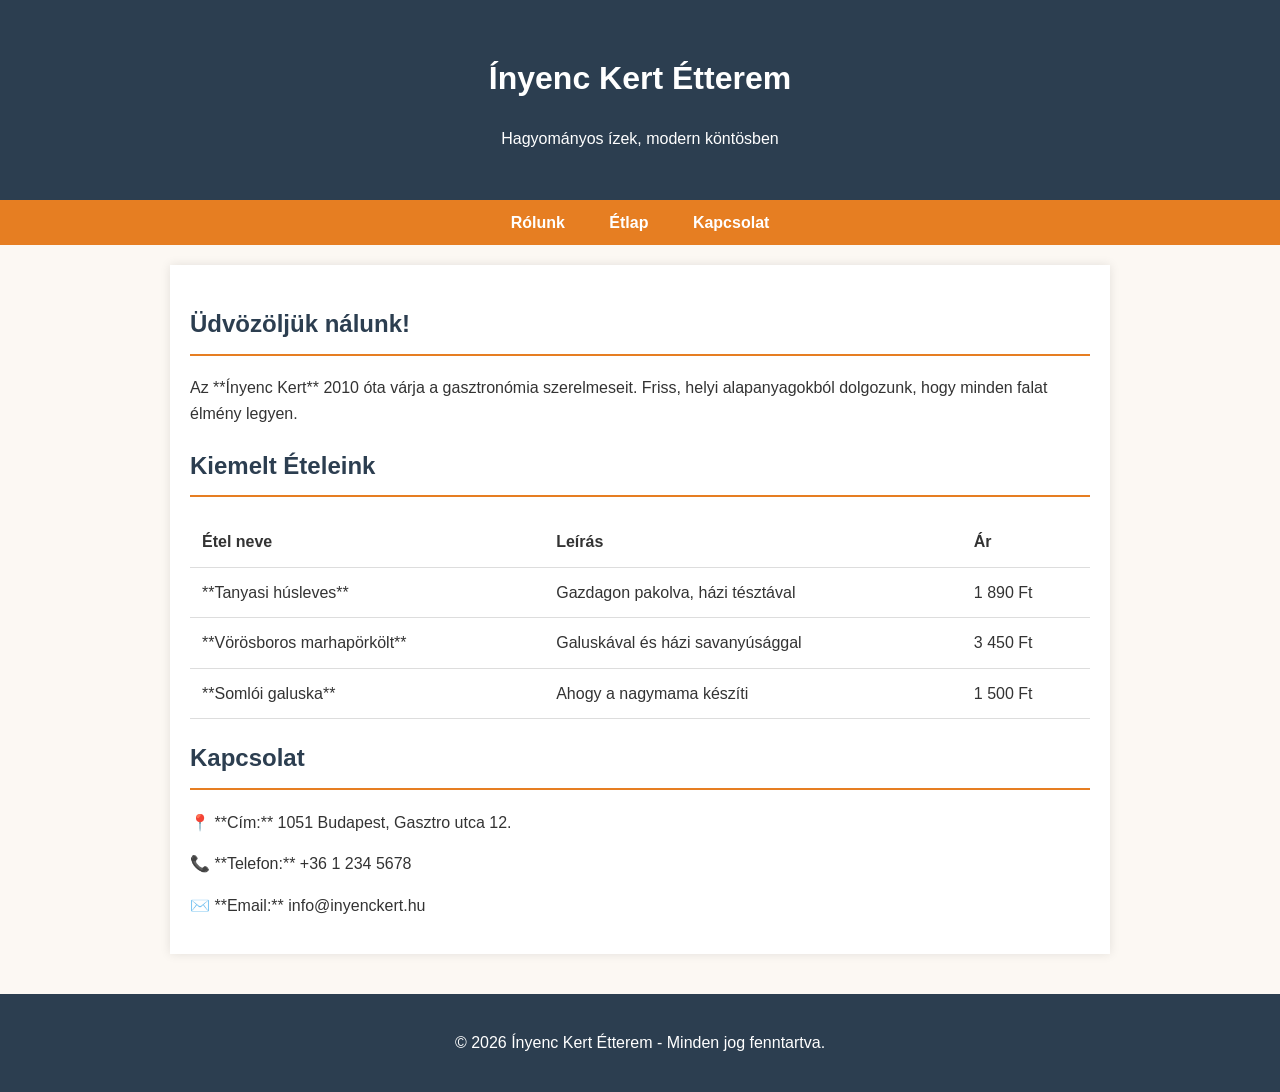
==== rua_index.html @ 9f2eb081 "Add files via upload" ====
<!DOCTYPE html>
<html lang="hu">
<head>
    <meta charset="UTF-8">
    <meta name="viewport" content="width=device-width, initial-scale=1.0">
    <title>Ínyenc Kert Étterem</title>
    <style>
        body {
            font-family: 'Segoe UI', Tahoma, Geneva, Verdana, sans-serif;
            line-height: 1.6;
            margin: 0;
            background-color: #fcf8f3;
            color: #333;
        }
        header {
            background-color: #2c3e50;
            color: white;
            padding: 2rem;
            text-align: center;
        }
        nav {
            background: #e67e22;
            padding: 10px;
            text-align: center;
            position: sticky;
            top: 0;
        }
        nav a {
            color: white;
            text-decoration: none;
            padding: 10px 20px;
            font-weight: bold;
        }
        .container {
            max-width: 900px;
            margin: 20px auto;
            padding: 20px;
            background: white;
            box-shadow: 0 0 10px rgba(0,0,0,0.1);
        }
        h2 {
            border-bottom: 2px solid #e67e22;
            padding-bottom: 10px;
            color: #2c3e50;
        }
        table {
            width: 100%;
            border-collapse: collapse;
            margin: 20px 0;
        }
        th, td {
            padding: 12px;
            text-align: left;
            border-bottom: 1px solid #ddd;
        }
        tr:hover {
            background-color: #f9f9f9;
        }
        .footer {
            text-align: center;
            padding: 20px;
            background: #2c3e50;
            color: white;
            margin-top: 40px;
        }
    </style>
</head>
<body>

    <header>
        <h1>Ínyenc Kert Étterem</h1>
        <p>Hagyományos ízek, modern köntösben</p>
    </header>

    <nav>
        <a href="#rolunk">Rólunk</a>
        <a href="#etlap">Étlap</a>
        <a href="#kapcsolat">Kapcsolat</a>
    </nav>

    <div class="container">
        <section id="rolunk">
            <h2>Üdvözöljük nálunk!</h2>
            <p>Az **Ínyenc Kert** 2010 óta várja a gasztronómia szerelmeseit. Friss, helyi alapanyagokból dolgozunk, hogy minden falat élmény legyen.</p>
        </section>

        <section id="etlap">
            <h2>Kiemelt Ételeink</h2>
            <table>
                <thead>
                    <tr>
                        <th>Étel neve</th>
                        <th>Leírás</th>
                        <th>Ár</th>
                    </tr>
                </thead>
                <tbody>
                    <tr>
                        <td>**Tanyasi húsleves**</td>
                        <td>Gazdagon pakolva, házi tésztával</td>
                        <td>1 890 Ft</td>
                    </tr>
                    <tr>
                        <td>**Vörösboros marhapörkölt**</td>
                        <td>Galuskával és házi savanyúsággal</td>
                        <td>3 450 Ft</td>
                    </tr>
                    <tr>
                        <td>**Somlói galuska**</td>
                        <td>Ahogy a nagymama készíti</td>
                        <td>1 500 Ft</td>
                    </tr>
                </tbody>
            </table>
        </section>

        <section id="kapcsolat">
            <h2>Kapcsolat</h2>
            <p>📍 **Cím:** 1051 Budapest, Gasztro utca 12.</p>
            <p>📞 **Telefon:** +36 1 234 5678</p>
            <p>✉️ **Email:** info@inyenckert.hu</p>
        </section>
    </div>

    <div class="footer">
        <p>&copy; 2026 Ínyenc Kert Étterem - Minden jog fenntartva.</p>
    </div>

</body>
</html>
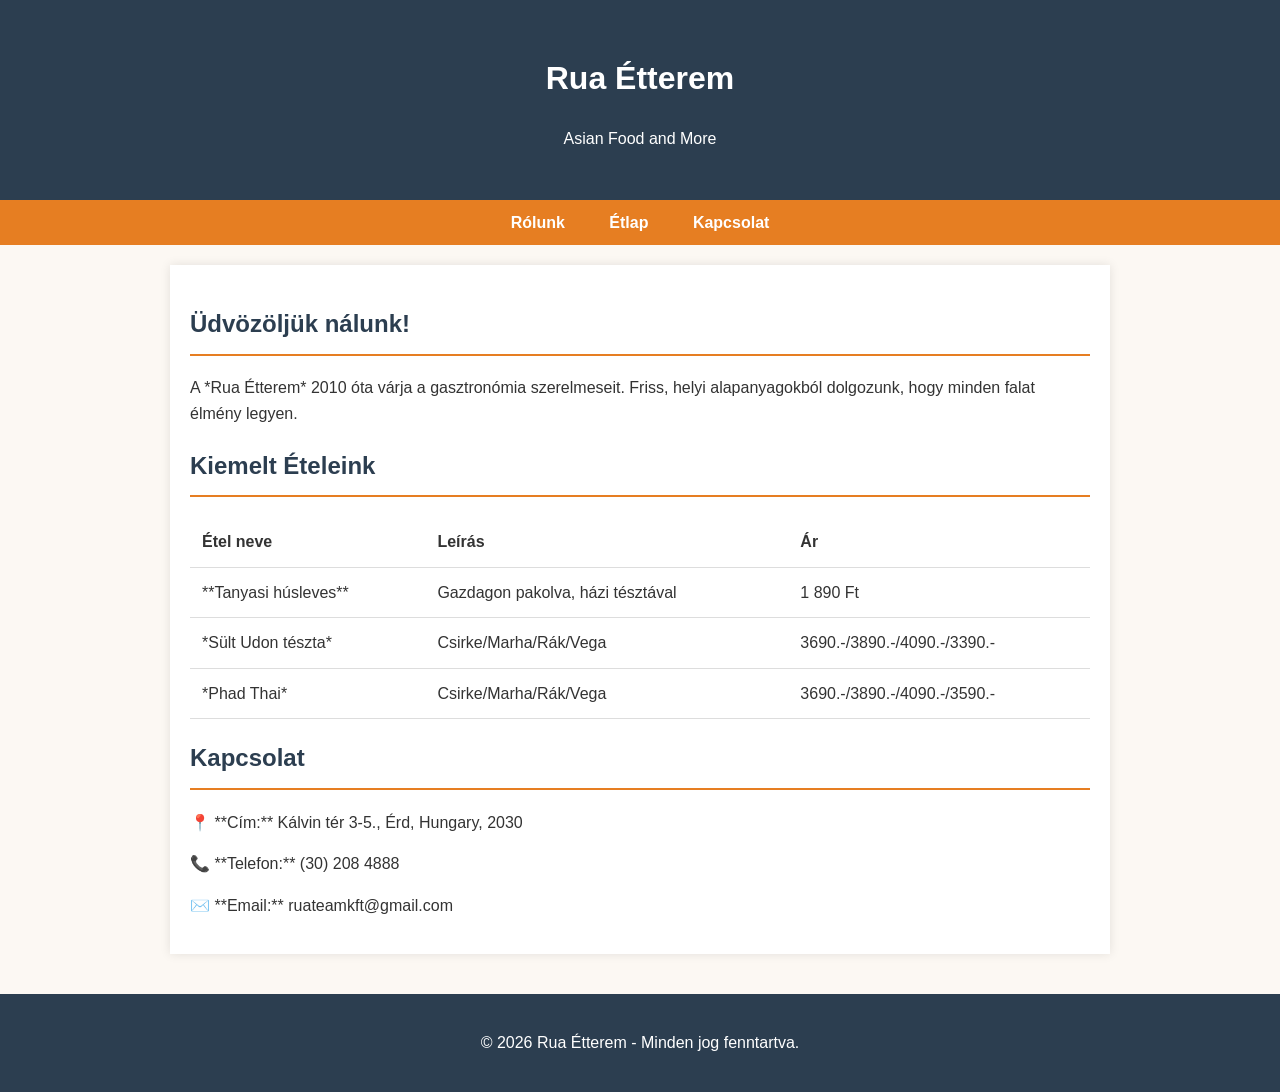
==== commit 83447702: "Add files via upload" ====
--- a/rua_index.html
+++ b/rua_index.html
@@ -3,7 +3,7 @@
 <head>
     <meta charset="UTF-8">
     <meta name="viewport" content="width=device-width, initial-scale=1.0">
-    <title>Ínyenc Kert Étterem</title>
+    <title>Rua Étterem</title>
     <style>
         body {
             font-family: 'Segoe UI', Tahoma, Geneva, Verdana, sans-serif;
@@ -68,8 +68,8 @@
 <body>
 
     <header>
-        <h1>Ínyenc Kert Étterem</h1>
-        <p>Hagyományos ízek, modern köntösben</p>
+        <h1>Rua Étterem</h1>
+        <p>Asian Food and More</p>
     </header>
 
     <nav>
@@ -81,7 +81,7 @@
     <div class="container">
         <section id="rolunk">
             <h2>Üdvözöljük nálunk!</h2>
-            <p>Az **Ínyenc Kert** 2010 óta várja a gasztronómia szerelmeseit. Friss, helyi alapanyagokból dolgozunk, hogy minden falat élmény legyen.</p>
+            <p>A *Rua Étterem* 2010 óta várja a gasztronómia szerelmeseit. Friss, helyi alapanyagokból dolgozunk, hogy minden falat élmény legyen.</p>
         </section>
 
         <section id="etlap">
@@ -101,14 +101,14 @@
                         <td>1 890 Ft</td>
                     </tr>
                     <tr>
-                        <td>**Vörösboros marhapörkölt**</td>
-                        <td>Galuskával és házi savanyúsággal</td>
-                        <td>3 450 Ft</td>
+                        <td>*Sült Udon tészta*</td>
+                        <td>Csirke/Marha/Rák/Vega</td>
+                        <td>3690.-/3890.-/4090.-/3390.-</td>
                     </tr>
                     <tr>
-                        <td>**Somlói galuska**</td>
-                        <td>Ahogy a nagymama készíti</td>
-                        <td>1 500 Ft</td>
+                        <td>*Phad Thai*</td>
+                        <td>Csirke/Marha/Rák/Vega</td>
+                        <td>3690.-/3890.-/4090.-/3590.-</td>
                     </tr>
                 </tbody>
             </table>
@@ -116,14 +116,14 @@
 
         <section id="kapcsolat">
             <h2>Kapcsolat</h2>
-            <p>📍 **Cím:** 1051 Budapest, Gasztro utca 12.</p>
-            <p>📞 **Telefon:** +36 1 234 5678</p>
-            <p>✉️ **Email:** info@inyenckert.hu</p>
+            <p>📍 **Cím:** Kálvin tér 3-5., Érd, Hungary, 2030</p>
+            <p>📞 **Telefon:** (30) 208 4888</p>
+            <p>✉️ **Email:** ruateamkft@gmail.com</p>
         </section>
     </div>
 
     <div class="footer">
-        <p>&copy; 2026 Ínyenc Kert Étterem - Minden jog fenntartva.</p>
+        <p>&copy; 2026 Rua Étterem - Minden jog fenntartva.</p>
     </div>
 
 </body>
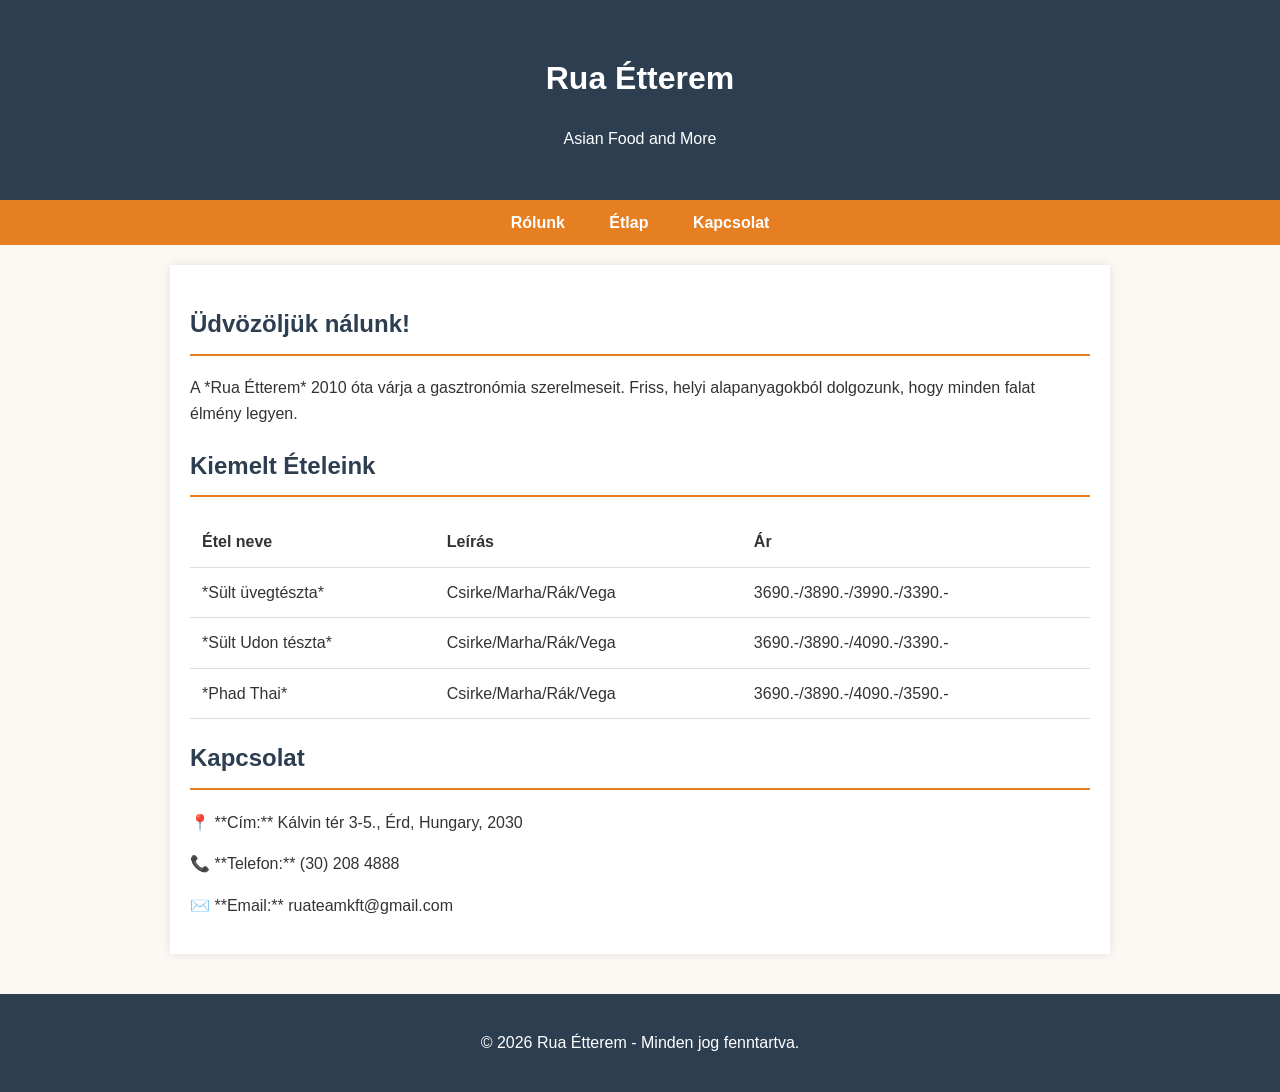
==== commit 851929a6: "Update rua_index.html" ====
--- a/rua_index.html
+++ b/rua_index.html
@@ -96,9 +96,9 @@
                 </thead>
                 <tbody>
                     <tr>
-                        <td>**Tanyasi húsleves**</td>
-                        <td>Gazdagon pakolva, házi tésztával</td>
-                        <td>1 890 Ft</td>
+                        <td>*Sült üvegtészta*</td>
+                        <td>Csirke/Marha/Rák/Vega</td>
+                        <td>3690.-/3890.-/3990.-/3390.-</td>
                     </tr>
                     <tr>
                         <td>*Sült Udon tészta*</td>
@@ -127,4 +127,5 @@
     </div>
 
 </body>
-</html>+
+</html>
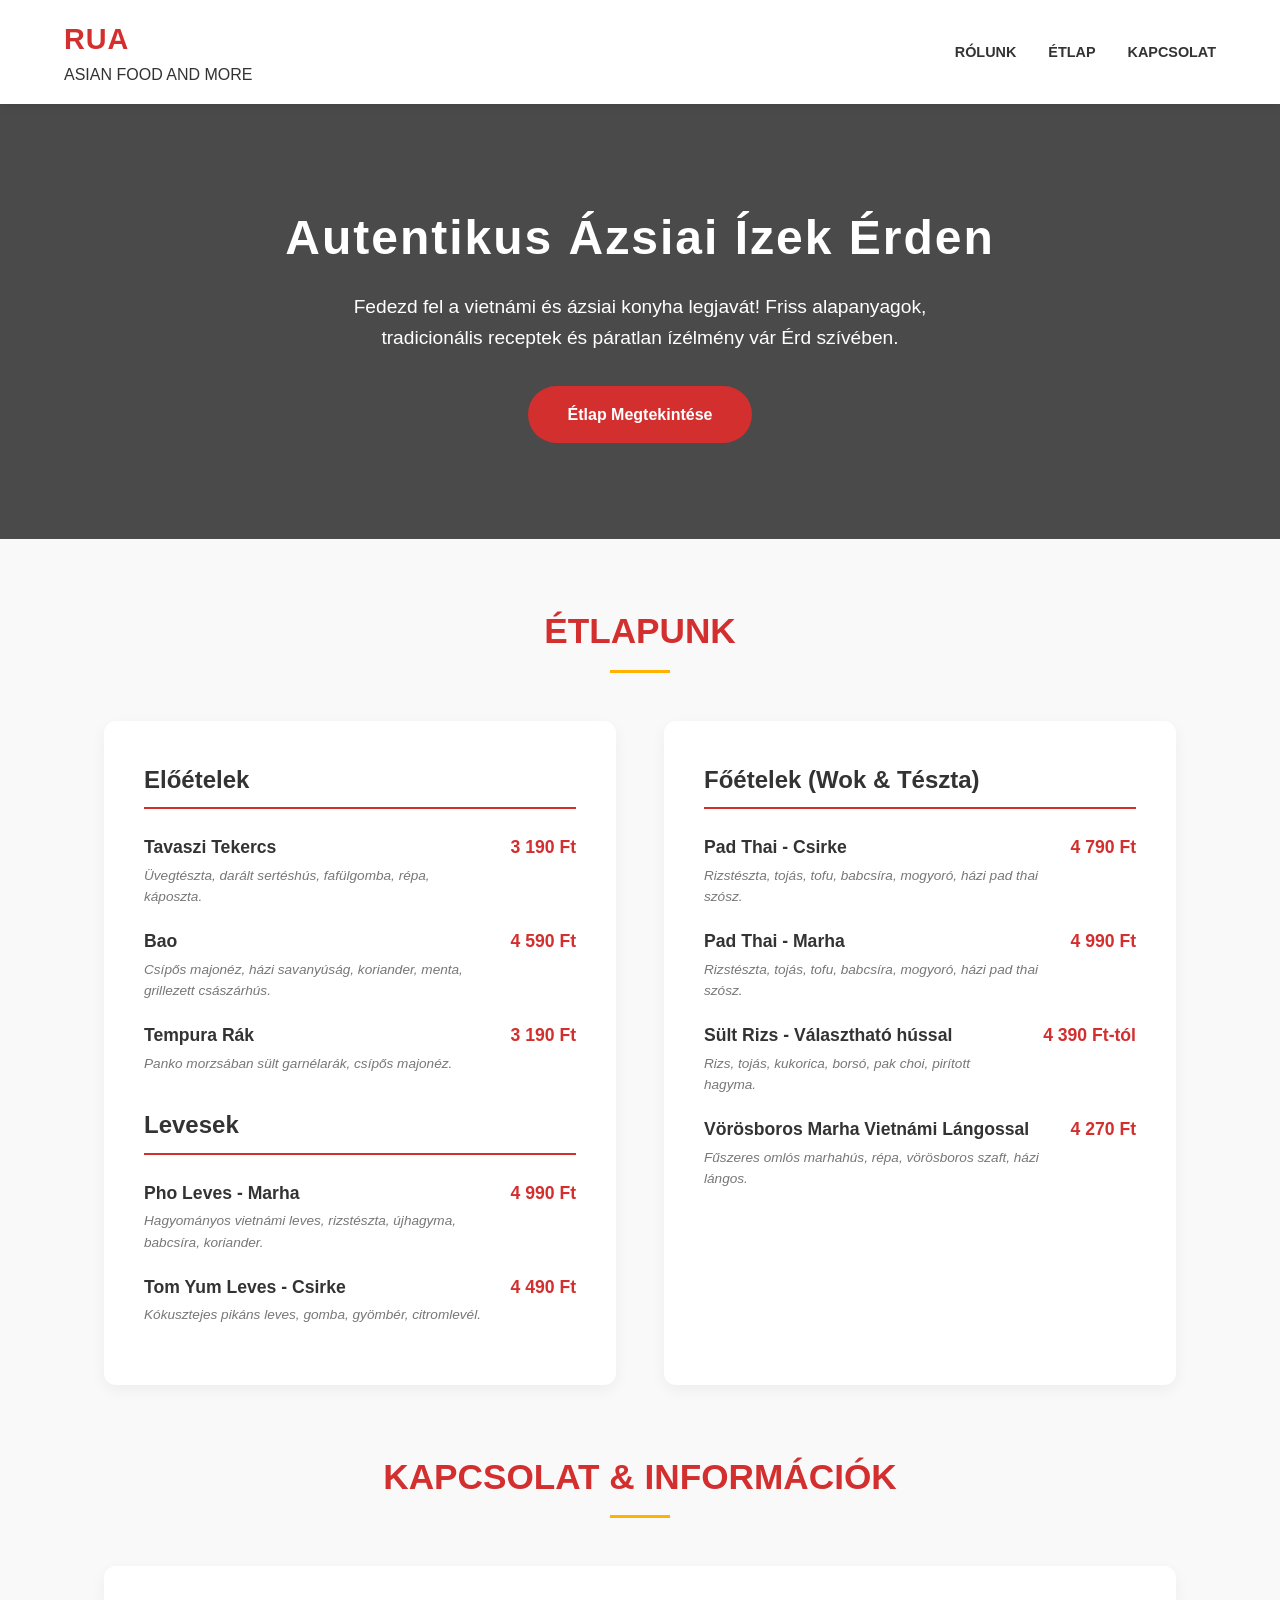
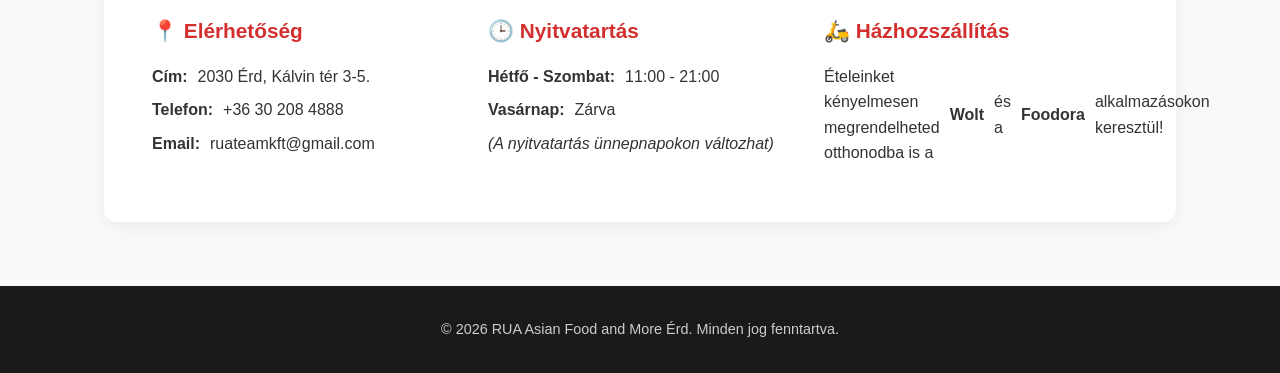
==== commit 3bc62fea: "Update rua_index.html" ====
--- a/rua_index.html
+++ b/rua_index.html
@@ -2,130 +2,226 @@
 <html lang="hu">
 <head>
     <meta charset="UTF-8">
-    <meta name="viewport" content="width=device-width, initial-scale=1.0">
-    <title>Rua Étterem</title>
+    <meta name="viewport" content="width=device-width, initial-width=1.0">
+    <title>RUA Asian Food and More | Érd</title>
     <style>
-        body {
-            font-family: 'Segoe UI', Tahoma, Geneva, Verdana, sans-serif;
-            line-height: 1.6;
-            margin: 0;
-            background-color: #fcf8f3;
-            color: #333;
-        }
-        header {
-            background-color: #2c3e50;
-            color: white;
-            padding: 2rem;
-            text-align: center;
-        }
-        nav {
-            background: #e67e22;
-            padding: 10px;
-            text-align: center;
-            position: sticky;
-            top: 0;
-        }
-        nav a {
-            color: white;
-            text-decoration: none;
-            padding: 10px 20px;
-            font-weight: bold;
-        }
-        .container {
-            max-width: 900px;
-            margin: 20px auto;
-            padding: 20px;
-            background: white;
-            box-shadow: 0 0 10px rgba(0,0,0,0.1);
-        }
-        h2 {
-            border-bottom: 2px solid #e67e22;
-            padding-bottom: 10px;
-            color: #2c3e50;
-        }
-        table {
-            width: 100%;
-            border-collapse: collapse;
-            margin: 20px 0;
-        }
-        th, td {
-            padding: 12px;
-            text-align: left;
-            border-bottom: 1px solid #ddd;
-        }
-        tr:hover {
-            background-color: #f9f9f9;
-        }
-        .footer {
-            text-align: center;
-            padding: 20px;
-            background: #2c3e50;
-            color: white;
-            margin-top: 40px;
+        /* Alapvető beállítások és színek */
+        :root {
+            --primary-color: #D32F2F; /* Tradicionális ázsiai piros */
+            --secondary-color: #FFB300;
+            --text-color: #333333;
+            --bg-color: #F9F9F9;
+            --white: #FFFFFF;
+        }
+        
+        * { margin: 0; padding: 0; box-sizing: border-box; font-family: 'Segoe UI', Tahoma, Geneva, Verdana, sans-serif; }
+        body { background-color: var(--bg-color); color: var(--text-color); line-height: 1.6; }
+        
+        /* Fejléc és navigáció */
+        header { 
+            background-color: var(--white); padding: 1rem 5%; 
+            display: flex; justify-content: space-between; align-items: center; 
+            box-shadow: 0 2px 10px rgba(0,0,0,0.1); 
+            position: sticky; top: 0; z-index: 1000; 
+        }
+        .logo { font-size: 1.8rem; font-weight: 800; color: var(--primary-color); text-transform: uppercase; letter-spacing: 1px; }
+        .logo span { color: var(--text-color); font-weight: 300; font-size: 1rem; display: block; letter-spacing: 0;}
+        
+        nav ul { list-style: none; display: flex; gap: 2rem; }
+        nav a { text-decoration: none; color: var(--text-color); font-weight: 600; transition: color 0.3s; text-transform: uppercase; font-size: 0.9rem;}
+        nav a:hover { color: var(--primary-color); }
+        .menu-toggle { display: none; font-size: 2rem; cursor: pointer; color: var(--primary-color); }
+
+        /* Nyitókép (Hero) */
+        .hero { 
+            text-align: center; padding: 6rem 1rem; 
+            background: linear-gradient(rgba(0,0,0,0.7), rgba(0,0,0,0.7)), url('https://images.unsplash.com/photo-1552611052-33e04de081de?auto=format&fit=crop&w=1920&q=80') center/cover; 
+            color: var(--white); 
+        }
+        .hero h1 { font-size: 3rem; margin-bottom: 1rem; letter-spacing: 2px;}
+        .hero p { font-size: 1.2rem; margin-bottom: 2rem; max-width: 600px; margin-left: auto; margin-right: auto; font-weight: 300;}
+        .btn { 
+            padding: 1rem 2.5rem; background-color: var(--primary-color); color: var(--white); 
+            text-decoration: none; border-radius: 50px; font-weight: bold; 
+            transition: background 0.3s, transform 0.2s; display: inline-block;
+        }
+        .btn:hover { background-color: #B71C1C; transform: translateY(-2px); }
+
+        /* Tartalmi rész */
+        .container { max-width: 1200px; margin: 0 auto; padding: 4rem 5%; }
+        .section-title { text-align: center; font-size: 2.2rem; margin-bottom: 3rem; color: var(--primary-color); text-transform: uppercase; position: relative;}
+        .section-title::after { content: ''; width: 60px; height: 3px; background: var(--secondary-color); display: block; margin: 10px auto 0; }
+
+        /* Étlap Hálózat (2 oldal) */
+        .menu-grid { display: grid; grid-template-columns: 1fr 1fr; gap: 3rem; }
+        .menu-page { background: var(--white); padding: 2.5rem; border-radius: 12px; box-shadow: 0 5px 15px rgba(0,0,0,0.05); }
+        .menu-category { font-size: 1.5rem; border-bottom: 2px solid var(--primary-color); padding-bottom: 0.5rem; margin-bottom: 1.5rem; color: var(--text-color); }
+        
+        .menu-item { display: flex; justify-content: space-between; margin-bottom: 1.2rem; align-items: baseline; }
+        .menu-item-info { flex: 1; padding-right: 1.5rem; }
+        .menu-item-title { font-weight: 700; font-size: 1.1rem; }
+        .menu-item-desc { font-size: 0.85rem; color: #777; margin-top: 0.2rem; font-style: italic;}
+        .menu-item-price { font-weight: 700; color: var(--primary-color); font-size: 1.1rem; white-space: nowrap; }
+
+        /* Információk és Kapcsolat */
+        .info-grid { 
+            display: grid; grid-template-columns: repeat(auto-fit, minmax(300px, 1fr)); gap: 2rem; 
+            background: var(--white); padding: 3rem; border-radius: 12px; box-shadow: 0 5px 15px rgba(0,0,0,0.05); 
+        }
+        .info-card h3 { margin-bottom: 1rem; color: var(--primary-color); font-size: 1.3rem;}
+        .info-card p { margin-bottom: 0.5rem; display: flex; align-items: center; gap: 10px;}
+
+        /* Lábjegyzet */
+        footer { text-align: center; padding: 2rem; background-color: #1A1A1A; color: #CCC; font-size: 0.9rem; }
+
+        /* Mobil Reszponzivitás */
+        @media (max-width: 768px) {
+            .menu-grid { grid-template-columns: 1fr; gap: 2rem;}
+            nav ul { 
+                display: none; flex-direction: column; position: absolute; top: 100%; left: 0; 
+                width: 100%; background: var(--white); padding: 1rem 0; box-shadow: 0 5px 10px rgba(0,0,0,0.1); 
+            }
+            nav ul.active { display: flex; }
+            nav ul li { text-align: center; margin: 1rem 0; }
+            .menu-toggle { display: block; }
+            .hero h1 { font-size: 2.2rem; }
+            .hero { padding: 4rem 1rem; }
+            .menu-page { padding: 1.5rem; }
         }
     </style>
 </head>
 <body>
 
     <header>
-        <h1>Rua Étterem</h1>
-        <p>Asian Food and More</p>
+        <div class="logo">RUA <span>Asian Food and More</span></div>
+        <div class="menu-toggle" onclick="toggleMenu()">☰</div>
+        <nav>
+            <ul id="nav-menu">
+                <li><a href="#rolunk">Rólunk</a></li>
+                <li><a href="#etlap">Étlap</a></li>
+                <li><a href="#kapcsolat">Kapcsolat</a></li>
+            </ul>
+        </nav>
     </header>
 
-    <nav>
-        <a href="#rolunk">Rólunk</a>
-        <a href="#etlap">Étlap</a>
-        <a href="#kapcsolat">Kapcsolat</a>
-    </nav>
-
-    <div class="container">
-        <section id="rolunk">
-            <h2>Üdvözöljük nálunk!</h2>
-            <p>A *Rua Étterem* 2010 óta várja a gasztronómia szerelmeseit. Friss, helyi alapanyagokból dolgozunk, hogy minden falat élmény legyen.</p>
-        </section>
-
-        <section id="etlap">
-            <h2>Kiemelt Ételeink</h2>
-            <table>
-                <thead>
-                    <tr>
-                        <th>Étel neve</th>
-                        <th>Leírás</th>
-                        <th>Ár</th>
-                    </tr>
-                </thead>
-                <tbody>
-                    <tr>
-                        <td>*Sült üvegtészta*</td>
-                        <td>Csirke/Marha/Rák/Vega</td>
-                        <td>3690.-/3890.-/3990.-/3390.-</td>
-                    </tr>
-                    <tr>
-                        <td>*Sült Udon tészta*</td>
-                        <td>Csirke/Marha/Rák/Vega</td>
-                        <td>3690.-/3890.-/4090.-/3390.-</td>
-                    </tr>
-                    <tr>
-                        <td>*Phad Thai*</td>
-                        <td>Csirke/Marha/Rák/Vega</td>
-                        <td>3690.-/3890.-/4090.-/3590.-</td>
-                    </tr>
-                </tbody>
-            </table>
-        </section>
-
-        <section id="kapcsolat">
-            <h2>Kapcsolat</h2>
-            <p>📍 **Cím:** Kálvin tér 3-5., Érd, Hungary, 2030</p>
-            <p>📞 **Telefon:** (30) 208 4888</p>
-            <p>✉️ **Email:** ruateamkft@gmail.com</p>
-        </section>
-    </div>
-
-    <div class="footer">
-        <p>&copy; 2026 Rua Étterem - Minden jog fenntartva.</p>
-    </div>
-
+    <section class="hero" id="rolunk">
+        <h1>Autentikus Ázsiai Ízek Érden</h1>
+        <p>Fedezd fel a vietnámi és ázsiai konyha legjavát! Friss alapanyagok, tradicionális receptek és páratlan ízélmény vár Érd szívében.</p>
+        <a href="#etlap" class="btn">Étlap Megtekintése</a>
+    </section>
+
+    <section class="container" id="etlap">
+        <h2 class="section-title">Étlapunk</h2>
+        
+        <div class="menu-grid">
+            <div class="menu-page">
+                <h3 class="menu-category">Előételek</h3>
+                
+                <div class="menu-item">
+                    <div class="menu-item-info">
+                        <div class="menu-item-title">Tavaszi Tekercs</div>
+                        <div class="menu-item-desc">Üvegtészta, darált sertéshús, fafülgomba, répa, káposzta.</div>
+                    </div>
+                    <div class="menu-item-price">3 190 Ft</div>
+                </div>
+                <div class="menu-item">
+                    <div class="menu-item-info">
+                        <div class="menu-item-title">Bao</div>
+                        <div class="menu-item-desc">Csípős majonéz, házi savanyúság, koriander, menta, grillezett császárhús.</div>
+                    </div>
+                    <div class="menu-item-price">4 590 Ft</div>
+                </div>
+                <div class="menu-item">
+                    <div class="menu-item-info">
+                        <div class="menu-item-title">Tempura Rák</div>
+                        <div class="menu-item-desc">Panko morzsában sült garnélarák, csípős majonéz.</div>
+                    </div>
+                    <div class="menu-item-price">3 190 Ft</div>
+                </div>
+
+                <h3 class="menu-category" style="margin-top: 2rem;">Levesek</h3>
+                <div class="menu-item">
+                    <div class="menu-item-info">
+                        <div class="menu-item-title">Pho Leves - Marha</div>
+                        <div class="menu-item-desc">Hagyományos vietnámi leves, rizstészta, újhagyma, babcsíra, koriander.</div>
+                    </div>
+                    <div class="menu-item-price">4 990 Ft</div>
+                </div>
+                <div class="menu-item">
+                    <div class="menu-item-info">
+                        <div class="menu-item-title">Tom Yum Leves - Csirke</div>
+                        <div class="menu-item-desc">Kókusztejes pikáns leves, gomba, gyömbér, citromlevél.</div>
+                    </div>
+                    <div class="menu-item-price">4 490 Ft</div>
+                </div>
+            </div>
+
+            <div class="menu-page">
+                <h3 class="menu-category">Főételek (Wok & Tészta)</h3>
+                
+                <div class="menu-item">
+                    <div class="menu-item-info">
+                        <div class="menu-item-title">Pad Thai - Csirke</div>
+                        <div class="menu-item-desc">Rizstészta, tojás, tofu, babcsíra, mogyoró, házi pad thai szósz.</div>
+                    </div>
+                    <div class="menu-item-price">4 790 Ft</div>
+                </div>
+                <div class="menu-item">
+                    <div class="menu-item-info">
+                        <div class="menu-item-title">Pad Thai - Marha</div>
+                        <div class="menu-item-desc">Rizstészta, tojás, tofu, babcsíra, mogyoró, házi pad thai szósz.</div>
+                    </div>
+                    <div class="menu-item-price">4 990 Ft</div>
+                </div>
+                <div class="menu-item">
+                    <div class="menu-item-info">
+                        <div class="menu-item-title">Sült Rizs - Választható hússal</div>
+                        <div class="menu-item-desc">Rizs, tojás, kukorica, borsó, pak choi, pirított hagyma.</div>
+                    </div>
+                    <div class="menu-item-price">4 390 Ft-tól</div>
+                </div>
+                <div class="menu-item">
+                    <div class="menu-item-info">
+                        <div class="menu-item-title">Vörösboros Marha Vietnámi Lángossal</div>
+                        <div class="menu-item-desc">Fűszeres omlós marhahús, répa, vörösboros szaft, házi lángos.</div>
+                    </div>
+                    <div class="menu-item-price">4 270 Ft</div>
+                </div>
+            </div>
+        </div>
+    </section>
+
+    <section class="container" id="kapcsolat" style="padding-top: 0;">
+        <h2 class="section-title">Kapcsolat & Információk</h2>
+        <div class="info-grid">
+            <div class="info-card">
+                <h3>📍 Elérhetőség</h3>
+                <p><strong>Cím:</strong> 2030 Érd, Kálvin tér 3-5.</p>
+                <p><strong>Telefon:</strong> +36 30 208 4888</p>
+                <p><strong>Email:</strong> ruateamkft@gmail.com</p>
+            </div>
+            <div class="info-card">
+                <h3>🕒 Nyitvatartás</h3>
+                <p><strong>Hétfő - Szombat:</strong> 11:00 - 21:00</p>
+                <p><strong>Vasárnap:</strong> Zárva</p>
+                <p><i>(A nyitvatartás ünnepnapokon változhat)</i></p>
+            </div>
+            <div class="info-card">
+                <h3>🛵 Házhozszállítás</h3>
+                <p>Ételeinket kényelmesen megrendelheted otthonodba is a <strong>Wolt</strong> és a <strong>Foodora</strong> alkalmazásokon keresztül!</p>
+            </div>
+        </div>
+    </section>
+
+    <footer>
+        <p>&copy; 2026 RUA Asian Food and More Érd. Minden jog fenntartva.</p>
+    </footer>
+
+    <script>
+        function toggleMenu() {
+            var menu = document.getElementById("nav-menu");
+            menu.classList.toggle("active");
+        }
+    </script>
 </body>
-
 </html>
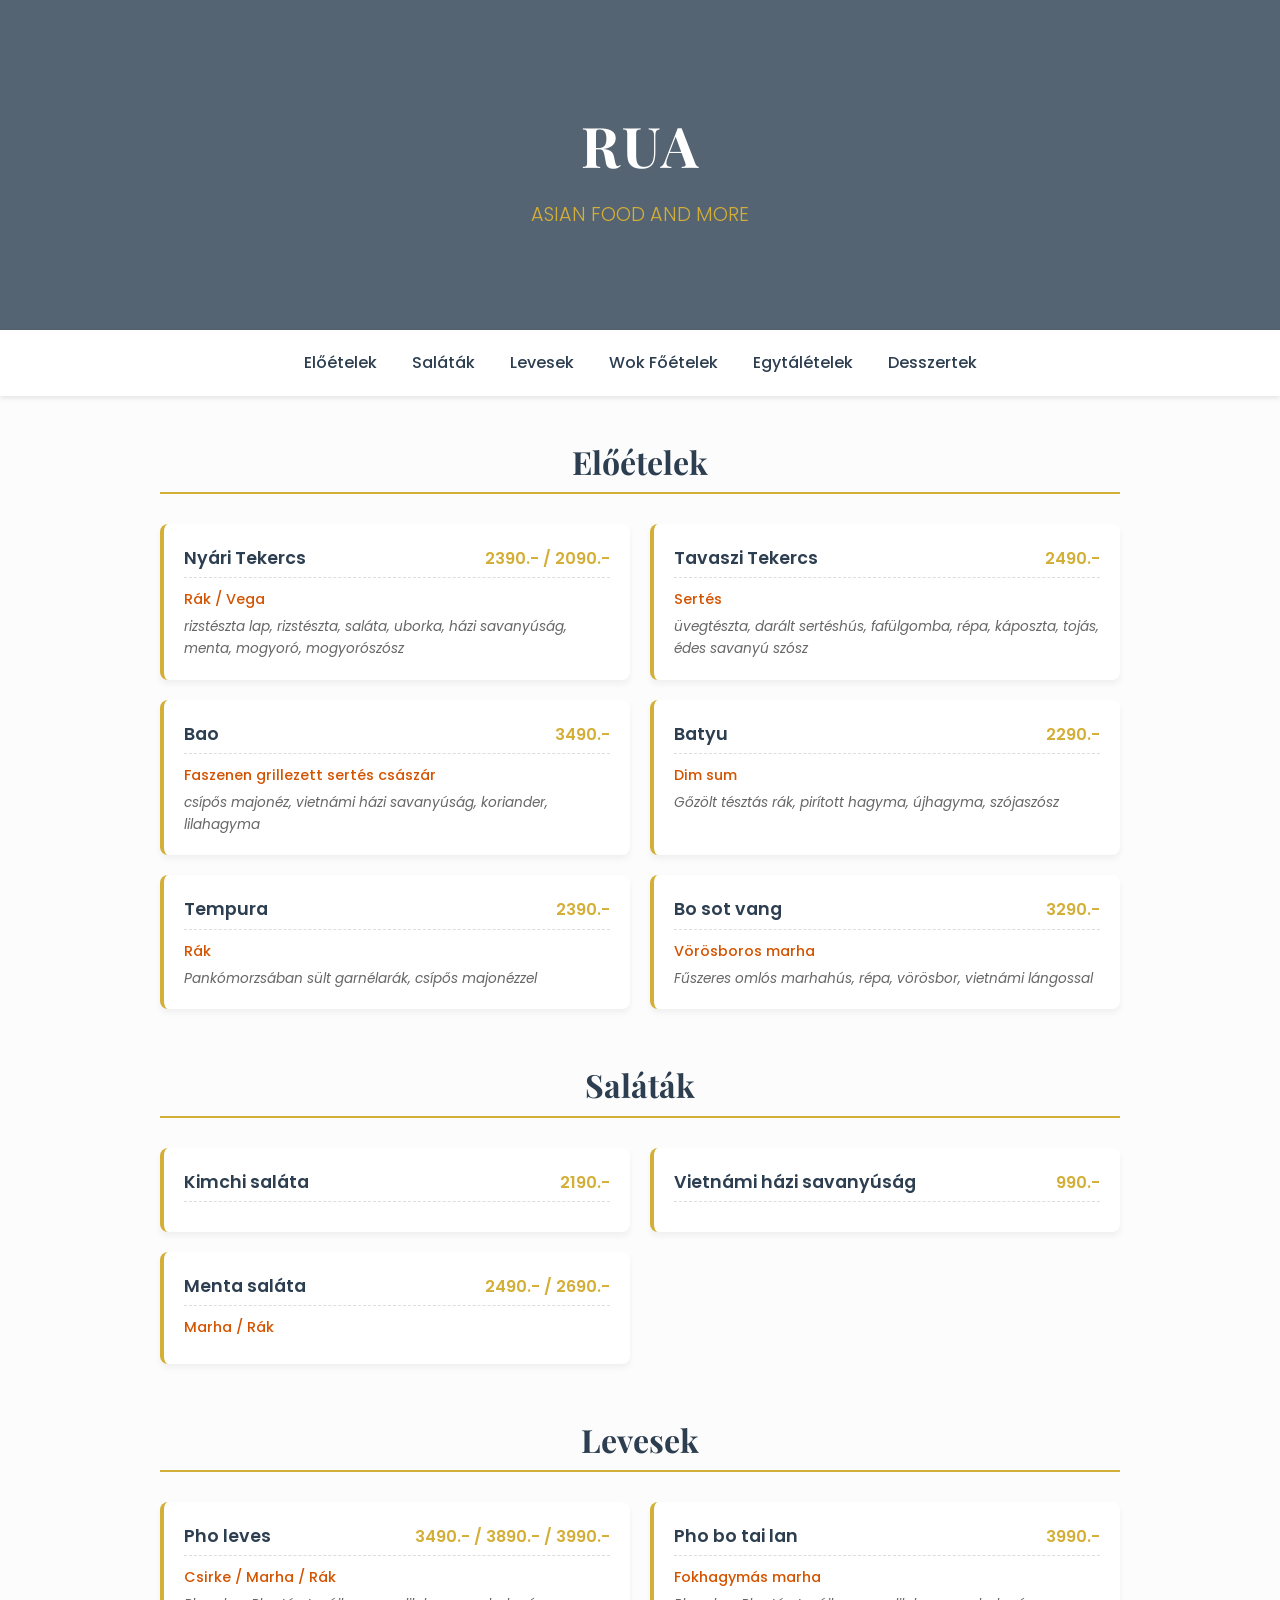
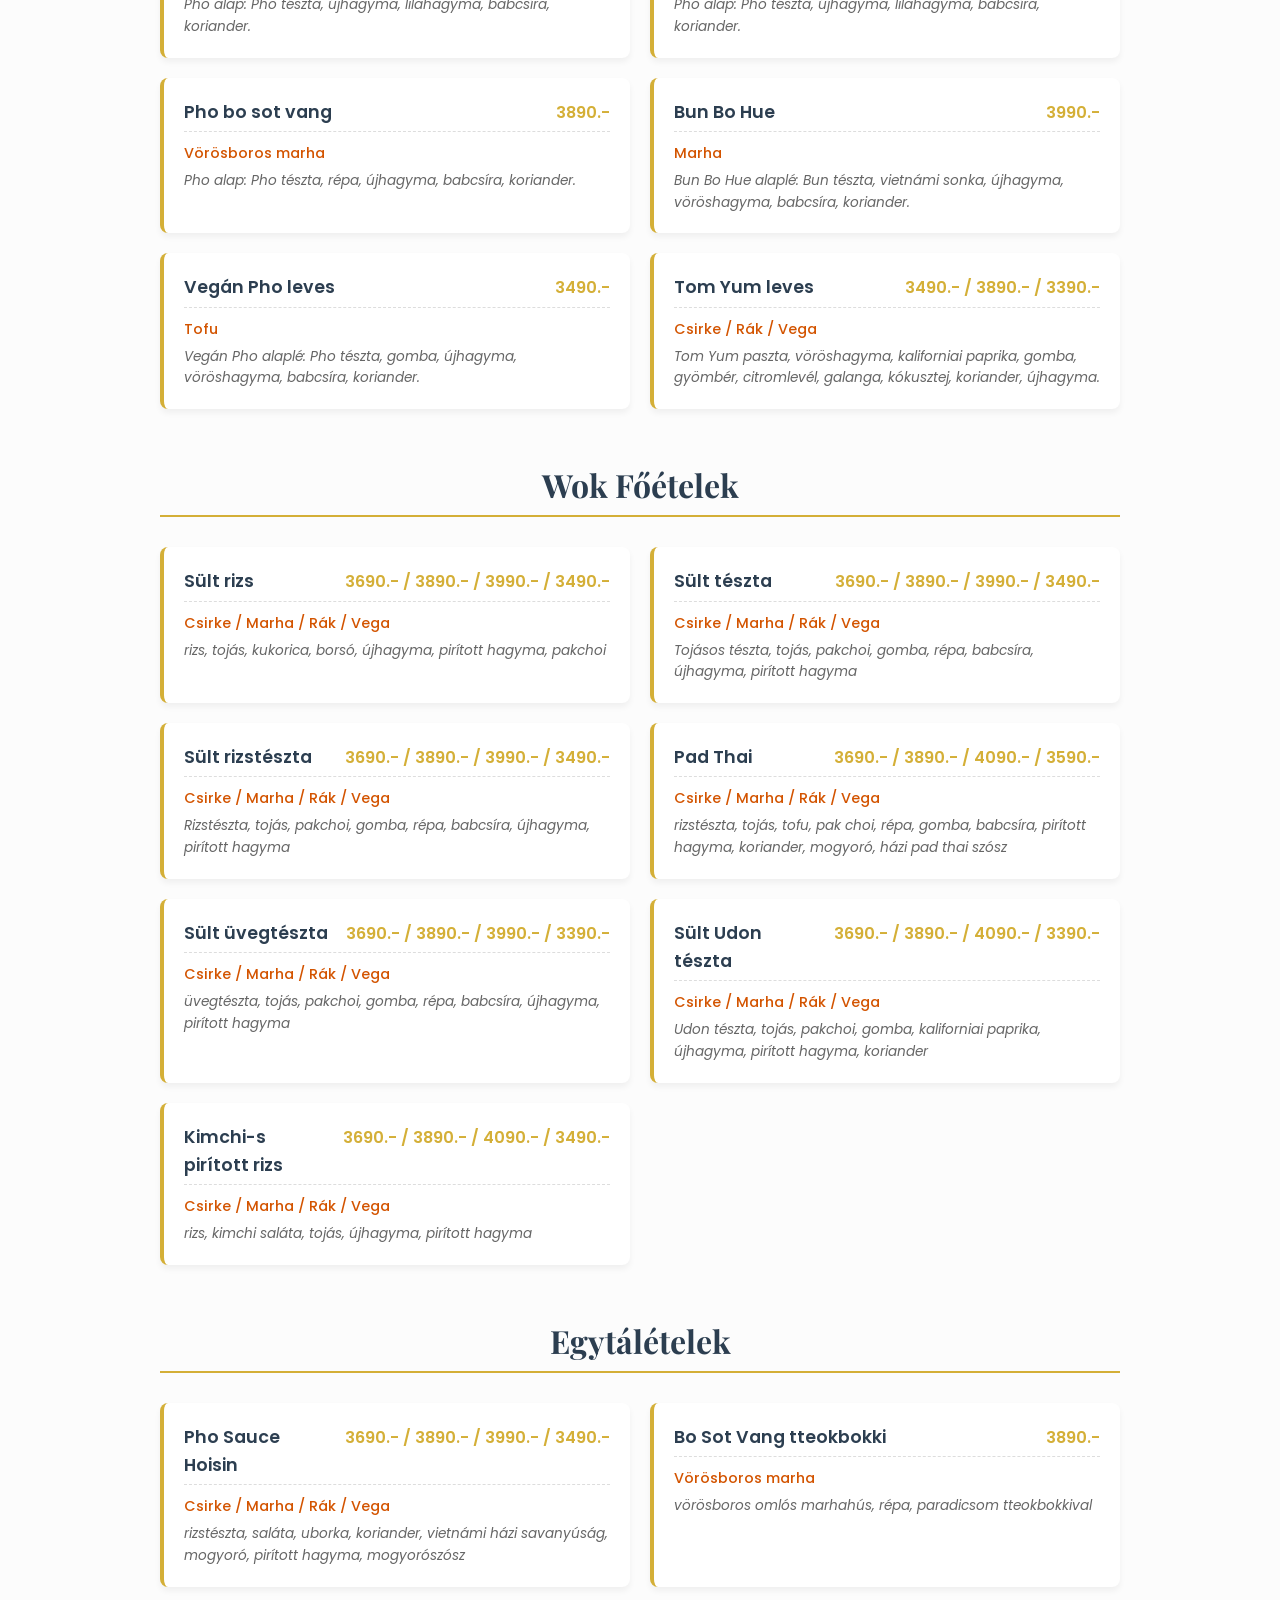
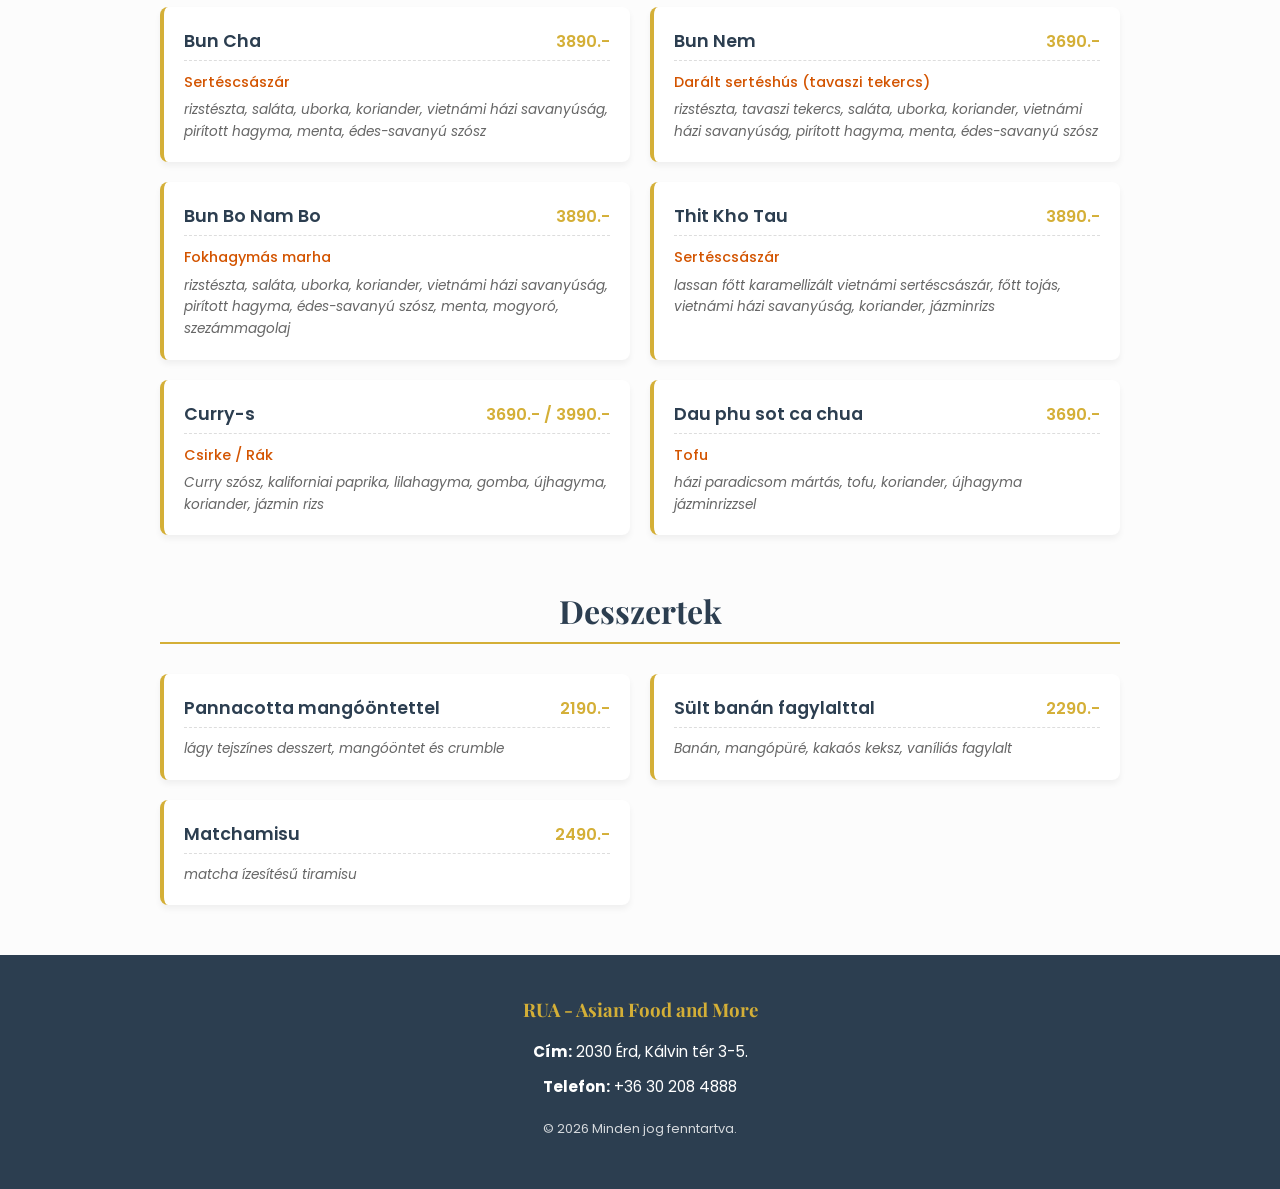
==== commit c5fcd019: "Update rua_index.html" ====
--- a/rua_index.html
+++ b/rua_index.html
@@ -2,226 +2,506 @@
 <html lang="hu">
 <head>
     <meta charset="UTF-8">
-    <meta name="viewport" content="width=device-width, initial-width=1.0">
-    <title>RUA Asian Food and More | Érd</title>
+    <meta name="viewport" content="width=device-width, initial-scale=1.0">
+    <title>RUA Asian Food and More - Érd</title>
     <style>
-        /* Alapvető beállítások és színek */
+        /* Alap beállítások és betűtípusok */
+        @import url('https://fonts.googleapis.com/css2?family=Playfair+Display:ital,wght@0,600;1,600&family=Poppins:wght@300;400;500&display=swap');
+
         :root {
-            --primary-color: #D32F2F; /* Tradicionális ázsiai piros */
-            --secondary-color: #FFB300;
-            --text-color: #333333;
-            --bg-color: #F9F9F9;
-            --white: #FFFFFF;
-        }
-        
-        * { margin: 0; padding: 0; box-sizing: border-box; font-family: 'Segoe UI', Tahoma, Geneva, Verdana, sans-serif; }
-        body { background-color: var(--bg-color); color: var(--text-color); line-height: 1.6; }
-        
-        /* Fejléc és navigáció */
-        header { 
-            background-color: var(--white); padding: 1rem 5%; 
-            display: flex; justify-content: space-between; align-items: center; 
-            box-shadow: 0 2px 10px rgba(0,0,0,0.1); 
-            position: sticky; top: 0; z-index: 1000; 
-        }
-        .logo { font-size: 1.8rem; font-weight: 800; color: var(--primary-color); text-transform: uppercase; letter-spacing: 1px; }
-        .logo span { color: var(--text-color); font-weight: 300; font-size: 1rem; display: block; letter-spacing: 0;}
-        
-        nav ul { list-style: none; display: flex; gap: 2rem; }
-        nav a { text-decoration: none; color: var(--text-color); font-weight: 600; transition: color 0.3s; text-transform: uppercase; font-size: 0.9rem;}
-        nav a:hover { color: var(--primary-color); }
-        .menu-toggle { display: none; font-size: 2rem; cursor: pointer; color: var(--primary-color); }
-
-        /* Nyitókép (Hero) */
-        .hero { 
-            text-align: center; padding: 6rem 1rem; 
-            background: linear-gradient(rgba(0,0,0,0.7), rgba(0,0,0,0.7)), url('https://images.unsplash.com/photo-1552611052-33e04de081de?auto=format&fit=crop&w=1920&q=80') center/cover; 
-            color: var(--white); 
-        }
-        .hero h1 { font-size: 3rem; margin-bottom: 1rem; letter-spacing: 2px;}
-        .hero p { font-size: 1.2rem; margin-bottom: 2rem; max-width: 600px; margin-left: auto; margin-right: auto; font-weight: 300;}
-        .btn { 
-            padding: 1rem 2.5rem; background-color: var(--primary-color); color: var(--white); 
-            text-decoration: none; border-radius: 50px; font-weight: bold; 
-            transition: background 0.3s, transform 0.2s; display: inline-block;
-        }
-        .btn:hover { background-color: #B71C1C; transform: translateY(-2px); }
-
-        /* Tartalmi rész */
-        .container { max-width: 1200px; margin: 0 auto; padding: 4rem 5%; }
-        .section-title { text-align: center; font-size: 2.2rem; margin-bottom: 3rem; color: var(--primary-color); text-transform: uppercase; position: relative;}
-        .section-title::after { content: ''; width: 60px; height: 3px; background: var(--secondary-color); display: block; margin: 10px auto 0; }
-
-        /* Étlap Hálózat (2 oldal) */
-        .menu-grid { display: grid; grid-template-columns: 1fr 1fr; gap: 3rem; }
-        .menu-page { background: var(--white); padding: 2.5rem; border-radius: 12px; box-shadow: 0 5px 15px rgba(0,0,0,0.05); }
-        .menu-category { font-size: 1.5rem; border-bottom: 2px solid var(--primary-color); padding-bottom: 0.5rem; margin-bottom: 1.5rem; color: var(--text-color); }
-        
-        .menu-item { display: flex; justify-content: space-between; margin-bottom: 1.2rem; align-items: baseline; }
-        .menu-item-info { flex: 1; padding-right: 1.5rem; }
-        .menu-item-title { font-weight: 700; font-size: 1.1rem; }
-        .menu-item-desc { font-size: 0.85rem; color: #777; margin-top: 0.2rem; font-style: italic;}
-        .menu-item-price { font-weight: 700; color: var(--primary-color); font-size: 1.1rem; white-space: nowrap; }
-
-        /* Információk és Kapcsolat */
-        .info-grid { 
-            display: grid; grid-template-columns: repeat(auto-fit, minmax(300px, 1fr)); gap: 2rem; 
-            background: var(--white); padding: 3rem; border-radius: 12px; box-shadow: 0 5px 15px rgba(0,0,0,0.05); 
-        }
-        .info-card h3 { margin-bottom: 1rem; color: var(--primary-color); font-size: 1.3rem;}
-        .info-card p { margin-bottom: 0.5rem; display: flex; align-items: center; gap: 10px;}
-
-        /* Lábjegyzet */
-        footer { text-align: center; padding: 2rem; background-color: #1A1A1A; color: #CCC; font-size: 0.9rem; }
-
-        /* Mobil Reszponzivitás */
-        @media (max-width: 768px) {
-            .menu-grid { grid-template-columns: 1fr; gap: 2rem;}
-            nav ul { 
-                display: none; flex-direction: column; position: absolute; top: 100%; left: 0; 
-                width: 100%; background: var(--white); padding: 1rem 0; box-shadow: 0 5px 10px rgba(0,0,0,0.1); 
+            --primary-color: #2c3e50;
+            --secondary-color: #d4af37; /* Arany / Elegáns sárga */
+            --bg-color: #fcfcfc;
+            --text-color: #333;
+            --light-gray: #f5f5f5;
+        }
+
+        * {
+            margin: 0;
+            padding: 0;
+            box-sizing: border-box;
+        }
+
+        body {
+            font-family: 'Poppins', sans-serif;
+            background-color: var(--bg-color);
+            color: var(--text-color);
+            line-height: 1.6;
+        }
+
+        h1, h2, h3 {
+            font-family: 'Playfair Display', serif;
+            color: var(--primary-color);
+        }
+
+        /* Fejléc / Hero szekció */
+        header {
+            background: linear-gradient(rgba(44, 62, 80, 0.8), rgba(44, 62, 80, 0.8)), url('https://images.unsplash.com/photo-1552611052-33e04de081de?auto=format&fit=crop&q=80&w=1920') center/cover;
+            color: white;
+            text-align: center;
+            padding: 100px 20px;
+        }
+
+        header h1 {
+            color: white;
+            font-size: 3.5rem;
+            letter-spacing: 2px;
+            margin-bottom: 10px;
+        }
+
+        header p {
+            font-size: 1.2rem;
+            font-weight: 300;
+            color: var(--secondary-color);
+        }
+
+        /* Navigáció */
+        nav {
+            background-color: white;
+            padding: 15px;
+            position: sticky;
+            top: 0;
+            box-shadow: 0 2px 5px rgba(0,0,0,0.1);
+            z-index: 1000;
+            display: flex;
+            justify-content: center;
+            flex-wrap: wrap;
+            gap: 15px;
+        }
+
+        nav a {
+            text-decoration: none;
+            color: var(--primary-color);
+            font-weight: 500;
+            padding: 5px 10px;
+            transition: color 0.3s;
+        }
+
+        nav a:hover {
+            color: var(--secondary-color);
+        }
+
+        /* Étlap Konténer */
+        .menu-container {
+            max-width: 1000px;
+            margin: 40px auto;
+            padding: 0 20px;
+        }
+
+        .menu-section {
+            margin-bottom: 50px;
+        }
+
+        .menu-section h2 {
+            font-size: 2rem;
+            text-align: center;
+            margin-bottom: 30px;
+            border-bottom: 2px solid var(--secondary-color);
+            display: inline-block;
+            padding-bottom: 5px;
+            width: 100%;
+        }
+
+        /* Ételek kártyás megjelenése */
+        .menu-grid {
+            display: grid;
+            grid-template-columns: 1fr;
+            gap: 20px;
+        }
+
+        @media(min-width: 768px) {
+            .menu-grid {
+                grid-template-columns: 1fr 1fr;
             }
-            nav ul.active { display: flex; }
-            nav ul li { text-align: center; margin: 1rem 0; }
-            .menu-toggle { display: block; }
-            .hero h1 { font-size: 2.2rem; }
-            .hero { padding: 4rem 1rem; }
-            .menu-page { padding: 1.5rem; }
+        }
+
+        .menu-item {
+            background: white;
+            padding: 20px;
+            border-radius: 8px;
+            box-shadow: 0 4px 6px rgba(0,0,0,0.05);
+            transition: transform 0.2s;
+            border-left: 4px solid var(--secondary-color);
+        }
+
+        .menu-item:hover {
+            transform: translateY(-3px);
+            box-shadow: 0 6px 12px rgba(0,0,0,0.1);
+        }
+
+        .item-header {
+            display: flex;
+            justify-content: space-between;
+            align-items: baseline;
+            margin-bottom: 10px;
+            border-bottom: 1px dashed #ddd;
+            padding-bottom: 5px;
+        }
+
+        .item-title {
+            font-size: 1.1rem;
+            font-weight: 600;
+            color: var(--primary-color);
+        }
+
+        .item-price {
+            font-weight: 600;
+            color: var(--secondary-color);
+            white-space: nowrap;
+            margin-left: 15px;
+        }
+
+        .item-options {
+            font-size: 0.9rem;
+            color: #d35400; /* Kiemelt szín a húsok/variációk jelzésére */
+            font-weight: 500;
+            margin-bottom: 5px;
+        }
+
+        .item-desc {
+            font-size: 0.85rem;
+            color: #666;
+            font-style: italic;
+        }
+
+        /* Lábléc */
+        footer {
+            background-color: var(--primary-color);
+            color: white;
+            text-align: center;
+            padding: 40px 20px;
+            margin-top: 50px;
+        }
+
+        footer h3 {
+            color: var(--secondary-color);
+            margin-bottom: 15px;
+        }
+
+        footer p {
+            margin-bottom: 10px;
+            font-size: 0.95rem;
         }
     </style>
 </head>
 <body>
 
     <header>
-        <div class="logo">RUA <span>Asian Food and More</span></div>
-        <div class="menu-toggle" onclick="toggleMenu()">☰</div>
-        <nav>
-            <ul id="nav-menu">
-                <li><a href="#rolunk">Rólunk</a></li>
-                <li><a href="#etlap">Étlap</a></li>
-                <li><a href="#kapcsolat">Kapcsolat</a></li>
-            </ul>
-        </nav>
+        <h1>RUA</h1>
+        <p>ASIAN FOOD AND MORE</p>
     </header>
 
-    <section class="hero" id="rolunk">
-        <h1>Autentikus Ázsiai Ízek Érden</h1>
-        <p>Fedezd fel a vietnámi és ázsiai konyha legjavát! Friss alapanyagok, tradicionális receptek és páratlan ízélmény vár Érd szívében.</p>
-        <a href="#etlap" class="btn">Étlap Megtekintése</a>
-    </section>
-
-    <section class="container" id="etlap">
-        <h2 class="section-title">Étlapunk</h2>
-        
-        <div class="menu-grid">
-            <div class="menu-page">
-                <h3 class="menu-category">Előételek</h3>
-                
-                <div class="menu-item">
-                    <div class="menu-item-info">
-                        <div class="menu-item-title">Tavaszi Tekercs</div>
-                        <div class="menu-item-desc">Üvegtészta, darált sertéshús, fafülgomba, répa, káposzta.</div>
-                    </div>
-                    <div class="menu-item-price">3 190 Ft</div>
-                </div>
-                <div class="menu-item">
-                    <div class="menu-item-info">
-                        <div class="menu-item-title">Bao</div>
-                        <div class="menu-item-desc">Csípős majonéz, házi savanyúság, koriander, menta, grillezett császárhús.</div>
-                    </div>
-                    <div class="menu-item-price">4 590 Ft</div>
-                </div>
-                <div class="menu-item">
-                    <div class="menu-item-info">
-                        <div class="menu-item-title">Tempura Rák</div>
-                        <div class="menu-item-desc">Panko morzsában sült garnélarák, csípős majonéz.</div>
-                    </div>
-                    <div class="menu-item-price">3 190 Ft</div>
-                </div>
-
-                <h3 class="menu-category" style="margin-top: 2rem;">Levesek</h3>
-                <div class="menu-item">
-                    <div class="menu-item-info">
-                        <div class="menu-item-title">Pho Leves - Marha</div>
-                        <div class="menu-item-desc">Hagyományos vietnámi leves, rizstészta, újhagyma, babcsíra, koriander.</div>
-                    </div>
-                    <div class="menu-item-price">4 990 Ft</div>
-                </div>
-                <div class="menu-item">
-                    <div class="menu-item-info">
-                        <div class="menu-item-title">Tom Yum Leves - Csirke</div>
-                        <div class="menu-item-desc">Kókusztejes pikáns leves, gomba, gyömbér, citromlevél.</div>
-                    </div>
-                    <div class="menu-item-price">4 490 Ft</div>
+    <nav>
+        <a href="#eloetelek">Előételek</a>
+        <a href="#salatak">Saláták</a>
+        <a href="#levesek">Levesek</a>
+        <a href="#wok">Wok Főételek</a>
+        <a href="#egytal">Egytálételek</a>
+        <a href="#desszertek">Desszertek</a>
+    </nav>
+
+    <div class="menu-container">
+
+        <section id="eloetelek" class="menu-section">
+            <h2>Előételek</h2>
+            <div class="menu-grid">
+                <div class="menu-item">
+                    <div class="item-header">
+                        <span class="item-title">Nyári Tekercs</span>
+                        <span class="item-price">2390.- / 2090.-</span>
+                    </div>
+                    <div class="item-options">Rák / Vega</div>
+                    <div class="item-desc">rizstészta lap, rizstészta, saláta, uborka, házi savanyúság, menta, mogyoró, mogyorószósz</div>
+                </div>
+                <div class="menu-item">
+                    <div class="item-header">
+                        <span class="item-title">Tavaszi Tekercs</span>
+                        <span class="item-price">2490.-</span>
+                    </div>
+                    <div class="item-options">Sertés</div>
+                    <div class="item-desc">üvegtészta, darált sertéshús, fafülgomba, répa, káposzta, tojás, édes savanyú szósz</div>
+                </div>
+                <div class="menu-item">
+                    <div class="item-header">
+                        <span class="item-title">Bao</span>
+                        <span class="item-price">3490.-</span>
+                    </div>
+                    <div class="item-options">Faszenen grillezett sertés császár</div>
+                    <div class="item-desc">csípős majonéz, vietnámi házi savanyúság, koriander, lilahagyma</div>
+                </div>
+                <div class="menu-item">
+                    <div class="item-header">
+                        <span class="item-title">Batyu</span>
+                        <span class="item-price">2290.-</span>
+                    </div>
+                    <div class="item-options">Dim sum</div>
+                    <div class="item-desc">Gőzölt tésztás rák, pirított hagyma, újhagyma, szójaszósz</div>
+                </div>
+                <div class="menu-item">
+                    <div class="item-header">
+                        <span class="item-title">Tempura</span>
+                        <span class="item-price">2390.-</span>
+                    </div>
+                    <div class="item-options">Rák</div>
+                    <div class="item-desc">Pankómorzsában sült garnélarák, csípős majonézzel</div>
+                </div>
+                <div class="menu-item">
+                    <div class="item-header">
+                        <span class="item-title">Bo sot vang</span>
+                        <span class="item-price">3290.-</span>
+                    </div>
+                    <div class="item-options">Vörösboros marha</div>
+                    <div class="item-desc">Fűszeres omlós marhahús, répa, vörösbor, vietnámi lángossal</div>
                 </div>
             </div>
-
-            <div class="menu-page">
-                <h3 class="menu-category">Főételek (Wok & Tészta)</h3>
-                
-                <div class="menu-item">
-                    <div class="menu-item-info">
-                        <div class="menu-item-title">Pad Thai - Csirke</div>
-                        <div class="menu-item-desc">Rizstészta, tojás, tofu, babcsíra, mogyoró, házi pad thai szósz.</div>
-                    </div>
-                    <div class="menu-item-price">4 790 Ft</div>
-                </div>
-                <div class="menu-item">
-                    <div class="menu-item-info">
-                        <div class="menu-item-title">Pad Thai - Marha</div>
-                        <div class="menu-item-desc">Rizstészta, tojás, tofu, babcsíra, mogyoró, házi pad thai szósz.</div>
-                    </div>
-                    <div class="menu-item-price">4 990 Ft</div>
-                </div>
-                <div class="menu-item">
-                    <div class="menu-item-info">
-                        <div class="menu-item-title">Sült Rizs - Választható hússal</div>
-                        <div class="menu-item-desc">Rizs, tojás, kukorica, borsó, pak choi, pirított hagyma.</div>
-                    </div>
-                    <div class="menu-item-price">4 390 Ft-tól</div>
-                </div>
-                <div class="menu-item">
-                    <div class="menu-item-info">
-                        <div class="menu-item-title">Vörösboros Marha Vietnámi Lángossal</div>
-                        <div class="menu-item-desc">Fűszeres omlós marhahús, répa, vörösboros szaft, házi lángos.</div>
-                    </div>
-                    <div class="menu-item-price">4 270 Ft</div>
+        </section>
+
+        <section id="salatak" class="menu-section">
+            <h2>Saláták</h2>
+            <div class="menu-grid">
+                <div class="menu-item">
+                    <div class="item-header">
+                        <span class="item-title">Kimchi saláta</span>
+                        <span class="item-price">2190.-</span>
+                    </div>
+                </div>
+                <div class="menu-item">
+                    <div class="item-header">
+                        <span class="item-title">Vietnámi házi savanyúság</span>
+                        <span class="item-price">990.-</span>
+                    </div>
+                </div>
+                <div class="menu-item">
+                    <div class="item-header">
+                        <span class="item-title">Menta saláta</span>
+                        <span class="item-price">2490.- / 2690.-</span>
+                    </div>
+                    <div class="item-options">Marha / Rák</div>
                 </div>
             </div>
-        </div>
-    </section>
-
-    <section class="container" id="kapcsolat" style="padding-top: 0;">
-        <h2 class="section-title">Kapcsolat & Információk</h2>
-        <div class="info-grid">
-            <div class="info-card">
-                <h3>📍 Elérhetőség</h3>
-                <p><strong>Cím:</strong> 2030 Érd, Kálvin tér 3-5.</p>
-                <p><strong>Telefon:</strong> +36 30 208 4888</p>
-                <p><strong>Email:</strong> ruateamkft@gmail.com</p>
+        </section>
+
+        <section id="levesek" class="menu-section">
+            <h2>Levesek</h2>
+            <div class="menu-grid">
+                <div class="menu-item">
+                    <div class="item-header">
+                        <span class="item-title">Pho leves</span>
+                        <span class="item-price">3490.- / 3890.- / 3990.-</span>
+                    </div>
+                    <div class="item-options">Csirke / Marha / Rák</div>
+                    <div class="item-desc">Pho alap: Pho tészta, újhagyma, lilahagyma, babcsíra, koriander.</div>
+                </div>
+                <div class="menu-item">
+                    <div class="item-header">
+                        <span class="item-title">Pho bo tai lan</span>
+                        <span class="item-price">3990.-</span>
+                    </div>
+                    <div class="item-options">Fokhagymás marha</div>
+                    <div class="item-desc">Pho alap: Pho tészta, újhagyma, lilahagyma, babcsíra, koriander.</div>
+                </div>
+                <div class="menu-item">
+                    <div class="item-header">
+                        <span class="item-title">Pho bo sot vang</span>
+                        <span class="item-price">3890.-</span>
+                    </div>
+                    <div class="item-options">Vörösboros marha</div>
+                    <div class="item-desc">Pho alap: Pho tészta, répa, újhagyma, babcsíra, koriander.</div>
+                </div>
+                <div class="menu-item">
+                    <div class="item-header">
+                        <span class="item-title">Bun Bo Hue</span>
+                        <span class="item-price">3990.-</span>
+                    </div>
+                    <div class="item-options">Marha</div>
+                    <div class="item-desc">Bun Bo Hue alaplé: Bun tészta, vietnámi sonka, újhagyma, vöröshagyma, babcsíra, koriander.</div>
+                </div>
+                <div class="menu-item">
+                    <div class="item-header">
+                        <span class="item-title">Vegán Pho leves</span>
+                        <span class="item-price">3490.-</span>
+                    </div>
+                    <div class="item-options">Tofu</div>
+                    <div class="item-desc">Vegán Pho alaplé: Pho tészta, gomba, újhagyma, vöröshagyma, babcsíra, koriander.</div>
+                </div>
+                <div class="menu-item">
+                    <div class="item-header">
+                        <span class="item-title">Tom Yum leves</span>
+                        <span class="item-price">3490.- / 3890.- / 3390.-</span>
+                    </div>
+                    <div class="item-options">Csirke / Rák / Vega</div>
+                    <div class="item-desc">Tom Yum paszta, vöröshagyma, kaliforniai paprika, gomba, gyömbér, citromlevél, galanga, kókusztej, koriander, újhagyma.</div>
+                </div>
             </div>
-            <div class="info-card">
-                <h3>🕒 Nyitvatartás</h3>
-                <p><strong>Hétfő - Szombat:</strong> 11:00 - 21:00</p>
-                <p><strong>Vasárnap:</strong> Zárva</p>
-                <p><i>(A nyitvatartás ünnepnapokon változhat)</i></p>
+        </section>
+
+        <section id="wok" class="menu-section">
+            <h2>Wok Főételek</h2>
+            <div class="menu-grid">
+                <div class="menu-item">
+                    <div class="item-header">
+                        <span class="item-title">Sült rizs</span>
+                        <span class="item-price">3690.- / 3890.- / 3990.- / 3490.-</span>
+                    </div>
+                    <div class="item-options">Csirke / Marha / Rák / Vega</div>
+                    <div class="item-desc">rizs, tojás, kukorica, borsó, újhagyma, pirított hagyma, pakchoi</div>
+                </div>
+                <div class="menu-item">
+                    <div class="item-header">
+                        <span class="item-title">Sült tészta</span>
+                        <span class="item-price">3690.- / 3890.- / 3990.- / 3490.-</span>
+                    </div>
+                    <div class="item-options">Csirke / Marha / Rák / Vega</div>
+                    <div class="item-desc">Tojásos tészta, tojás, pakchoi, gomba, répa, babcsíra, újhagyma, pirított hagyma</div>
+                </div>
+                <div class="menu-item">
+                    <div class="item-header">
+                        <span class="item-title">Sült rizstészta</span>
+                        <span class="item-price">3690.- / 3890.- / 3990.- / 3490.-</span>
+                    </div>
+                    <div class="item-options">Csirke / Marha / Rák / Vega</div>
+                    <div class="item-desc">Rizstészta, tojás, pakchoi, gomba, répa, babcsíra, újhagyma, pirított hagyma</div>
+                </div>
+                <div class="menu-item">
+                    <div class="item-header">
+                        <span class="item-title">Pad Thai</span>
+                        <span class="item-price">3690.- / 3890.- / 4090.- / 3590.-</span>
+                    </div>
+                    <div class="item-options">Csirke / Marha / Rák / Vega</div>
+                    <div class="item-desc">rizstészta, tojás, tofu, pak choi, répa, gomba, babcsíra, pirított hagyma, koriander, mogyoró, házi pad thai szósz</div>
+                </div>
+                <div class="menu-item">
+                    <div class="item-header">
+                        <span class="item-title">Sült üvegtészta</span>
+                        <span class="item-price">3690.- / 3890.- / 3990.- / 3390.-</span>
+                    </div>
+                    <div class="item-options">Csirke / Marha / Rák / Vega</div>
+                    <div class="item-desc">üvegtészta, tojás, pakchoi, gomba, répa, babcsíra, újhagyma, pirított hagyma</div>
+                </div>
+                <div class="menu-item">
+                    <div class="item-header">
+                        <span class="item-title">Sült Udon tészta</span>
+                        <span class="item-price">3690.- / 3890.- / 4090.- / 3390.-</span>
+                    </div>
+                    <div class="item-options">Csirke / Marha / Rák / Vega</div>
+                    <div class="item-desc">Udon tészta, tojás, pakchoi, gomba, kaliforniai paprika, újhagyma, pirított hagyma, koriander</div>
+                </div>
+                <div class="menu-item">
+                    <div class="item-header">
+                        <span class="item-title">Kimchi-s pirított rizs</span>
+                        <span class="item-price">3690.- / 3890.- / 4090.- / 3490.-</span>
+                    </div>
+                    <div class="item-options">Csirke / Marha / Rák / Vega</div>
+                    <div class="item-desc">rizs, kimchi saláta, tojás, újhagyma, pirított hagyma</div>
+                </div>
             </div>
-            <div class="info-card">
-                <h3>🛵 Házhozszállítás</h3>
-                <p>Ételeinket kényelmesen megrendelheted otthonodba is a <strong>Wolt</strong> és a <strong>Foodora</strong> alkalmazásokon keresztül!</p>
+        </section>
+
+        <section id="egytal" class="menu-section">
+            <h2>Egytálételek</h2>
+            <div class="menu-grid">
+                <div class="menu-item">
+                    <div class="item-header">
+                        <span class="item-title">Pho Sauce Hoisin</span>
+                        <span class="item-price">3690.- / 3890.- / 3990.- / 3490.-</span>
+                    </div>
+                    <div class="item-options">Csirke / Marha / Rák / Vega</div>
+                    <div class="item-desc">rizstészta, saláta, uborka, koriander, vietnámi házi savanyúság, mogyoró, pirított hagyma, mogyorószósz</div>
+                </div>
+                <div class="menu-item">
+                    <div class="item-header">
+                        <span class="item-title">Bo Sot Vang tteokbokki</span>
+                        <span class="item-price">3890.-</span>
+                    </div>
+                    <div class="item-options">Vörösboros marha</div>
+                    <div class="item-desc">vörösboros omlós marhahús, répa, paradicsom tteokbokkival</div>
+                </div>
+                <div class="menu-item">
+                    <div class="item-header">
+                        <span class="item-title">Bun Cha</span>
+                        <span class="item-price">3890.-</span>
+                    </div>
+                    <div class="item-options">Sertéscsászár</div>
+                    <div class="item-desc">rizstészta, saláta, uborka, koriander, vietnámi házi savanyúság, pirított hagyma, menta, édes-savanyú szósz</div>
+                </div>
+                <div class="menu-item">
+                    <div class="item-header">
+                        <span class="item-title">Bun Nem</span>
+                        <span class="item-price">3690.-</span>
+                    </div>
+                    <div class="item-options">Darált sertéshús (tavaszi tekercs)</div>
+                    <div class="item-desc">rizstészta, tavaszi tekercs, saláta, uborka, koriander, vietnámi házi savanyúság, pirított hagyma, menta, édes-savanyú szósz</div>
+                </div>
+                <div class="menu-item">
+                    <div class="item-header">
+                        <span class="item-title">Bun Bo Nam Bo</span>
+                        <span class="item-price">3890.-</span>
+                    </div>
+                    <div class="item-options">Fokhagymás marha</div>
+                    <div class="item-desc">rizstészta, saláta, uborka, koriander, vietnámi házi savanyúság, pirított hagyma, édes-savanyú szósz, menta, mogyoró, szezámmagolaj</div>
+                </div>
+                <div class="menu-item">
+                    <div class="item-header">
+                        <span class="item-title">Thit Kho Tau</span>
+                        <span class="item-price">3890.-</span>
+                    </div>
+                    <div class="item-options">Sertéscsászár</div>
+                    <div class="item-desc">lassan főtt karamellizált vietnámi sertéscsászár, főtt tojás, vietnámi házi savanyúság, koriander, jázminrizs</div>
+                </div>
+                <div class="menu-item">
+                    <div class="item-header">
+                        <span class="item-title">Curry-s</span>
+                        <span class="item-price">3690.- / 3990.-</span>
+                    </div>
+                    <div class="item-options">Csirke / Rák</div>
+                    <div class="item-desc">Curry szósz, kaliforniai paprika, lilahagyma, gomba, újhagyma, koriander, jázmin rizs</div>
+                </div>
+                <div class="menu-item">
+                    <div class="item-header">
+                        <span class="item-title">Dau phu sot ca chua</span>
+                        <span class="item-price">3690.-</span>
+                    </div>
+                    <div class="item-options">Tofu</div>
+                    <div class="item-desc">házi paradicsom mártás, tofu, koriander, újhagyma jázminrizzsel</div>
+                </div>
             </div>
-        </div>
-    </section>
+        </section>
+
+        <section id="desszertek" class="menu-section">
+            <h2>Desszertek</h2>
+            <div class="menu-grid">
+                <div class="menu-item">
+                    <div class="item-header">
+                        <span class="item-title">Pannacotta mangóöntettel</span>
+                        <span class="item-price">2190.-</span>
+                    </div>
+                    <div class="item-desc">lágy tejszínes desszert, mangóöntet és crumble</div>
+                </div>
+                <div class="menu-item">
+                    <div class="item-header">
+                        <span class="item-title">Sült banán fagylalttal</span>
+                        <span class="item-price">2290.-</span>
+                    </div>
+                    <div class="item-desc">Banán, mangópüré, kakaós keksz, vaníliás fagylalt</div>
+                </div>
+                <div class="menu-item">
+                    <div class="item-header">
+                        <span class="item-title">Matchamisu</span>
+                        <span class="item-price">2490.-</span>
+                    </div>
+                    <div class="item-desc">matcha ízesítésű tiramisu</div>
+                </div>
+            </div>
+        </section>
+
+    </div>
 
     <footer>
-        <p>&copy; 2026 RUA Asian Food and More Érd. Minden jog fenntartva.</p>
+        <h3>RUA - Asian Food and More</h3>
+        <p><strong>Cím:</strong> 2030 Érd, Kálvin tér 3-5.</p>
+        <p><strong>Telefon:</strong> +36 30 208 4888</p>
+        <p style="margin-top: 20px; font-size: 0.8rem; opacity: 0.8;">© 2026 Minden jog fenntartva.</p>
     </footer>
 
-    <script>
-        function toggleMenu() {
-            var menu = document.getElementById("nav-menu");
-            menu.classList.toggle("active");
-        }
-    </script>
 </body>
 </html>
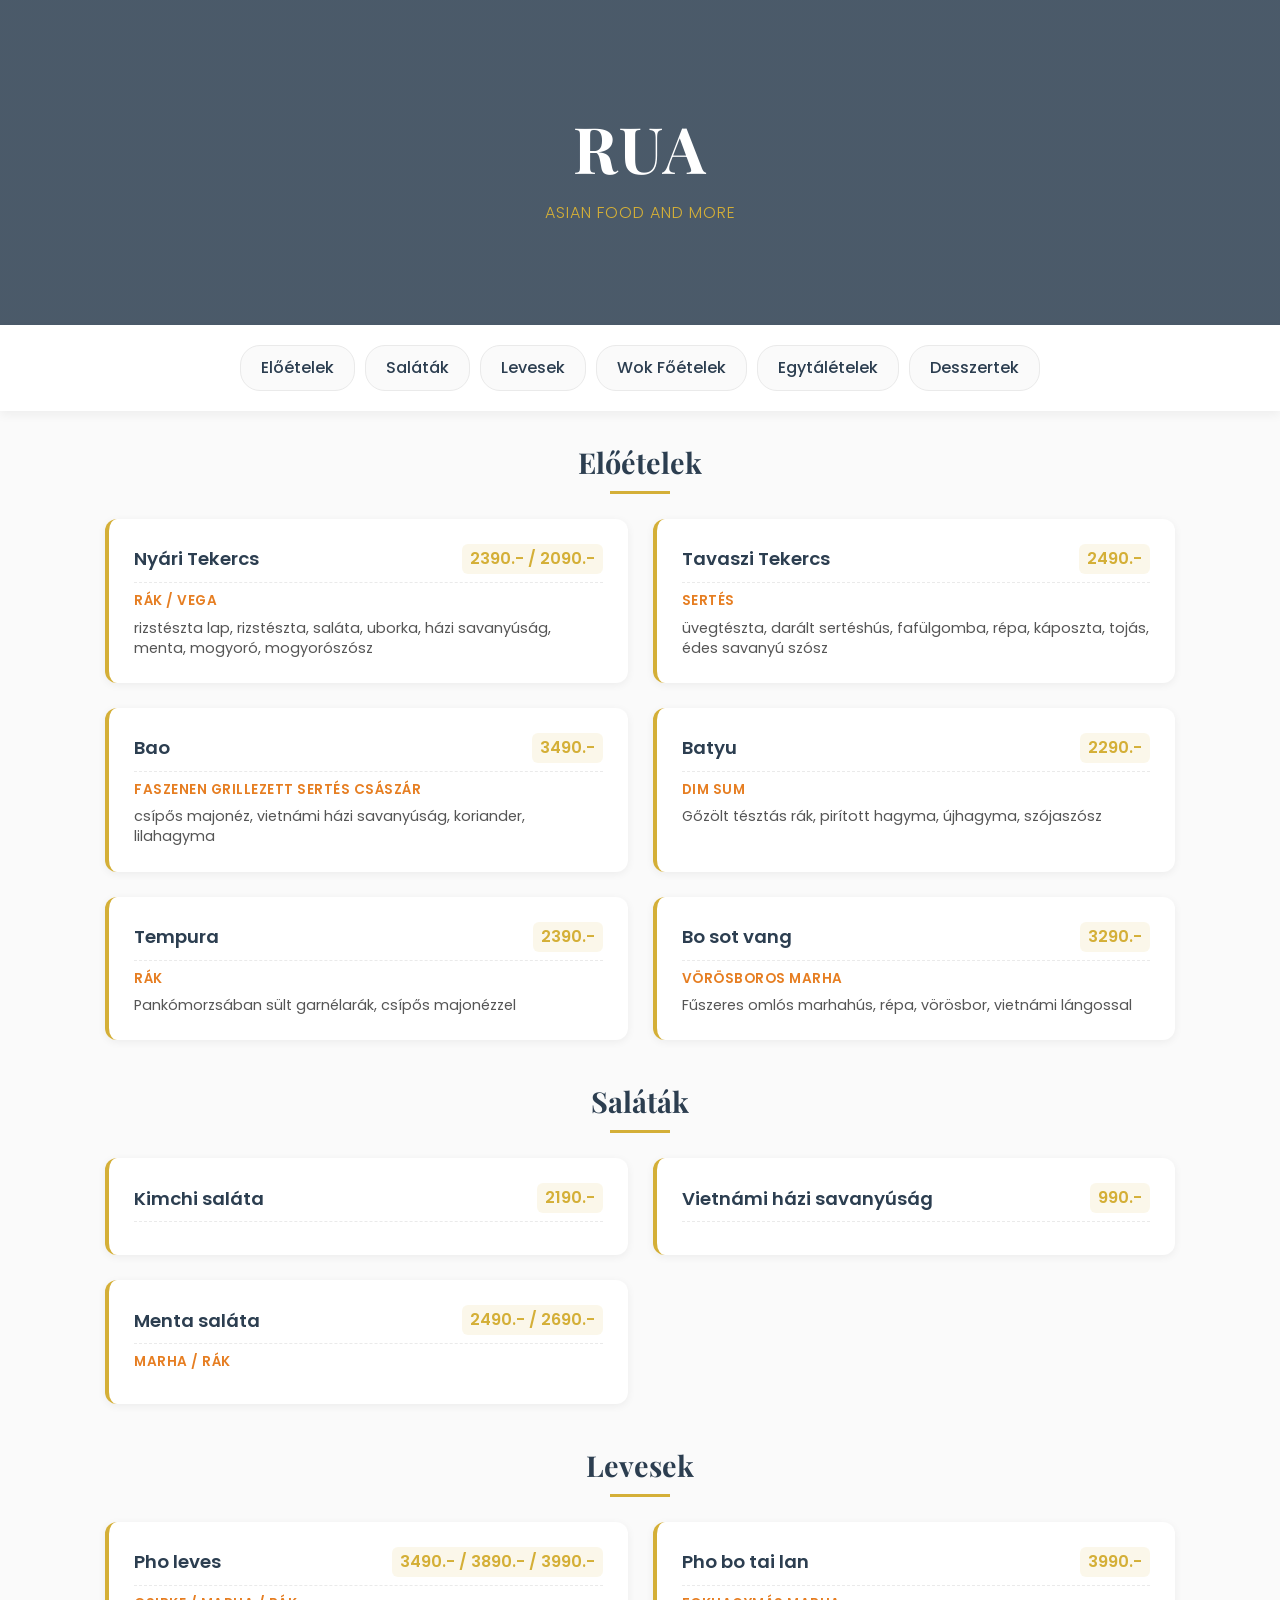
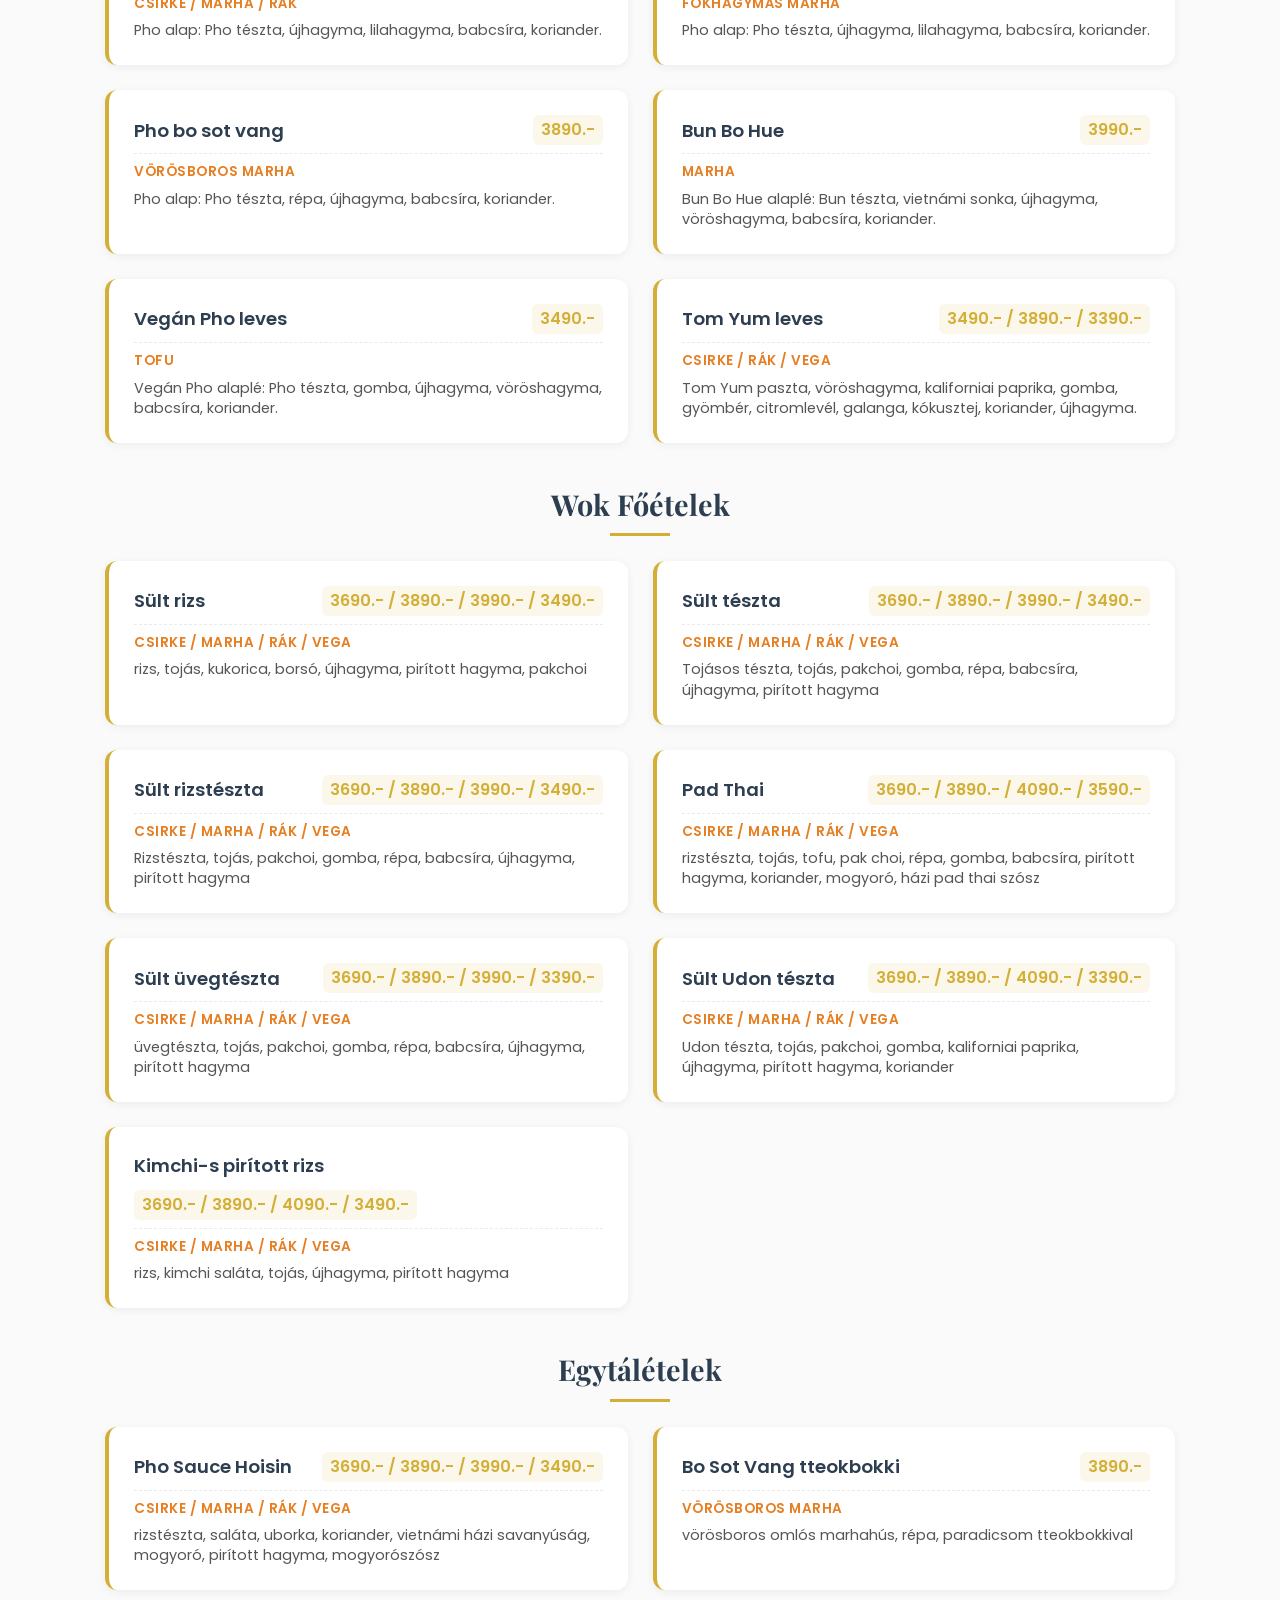
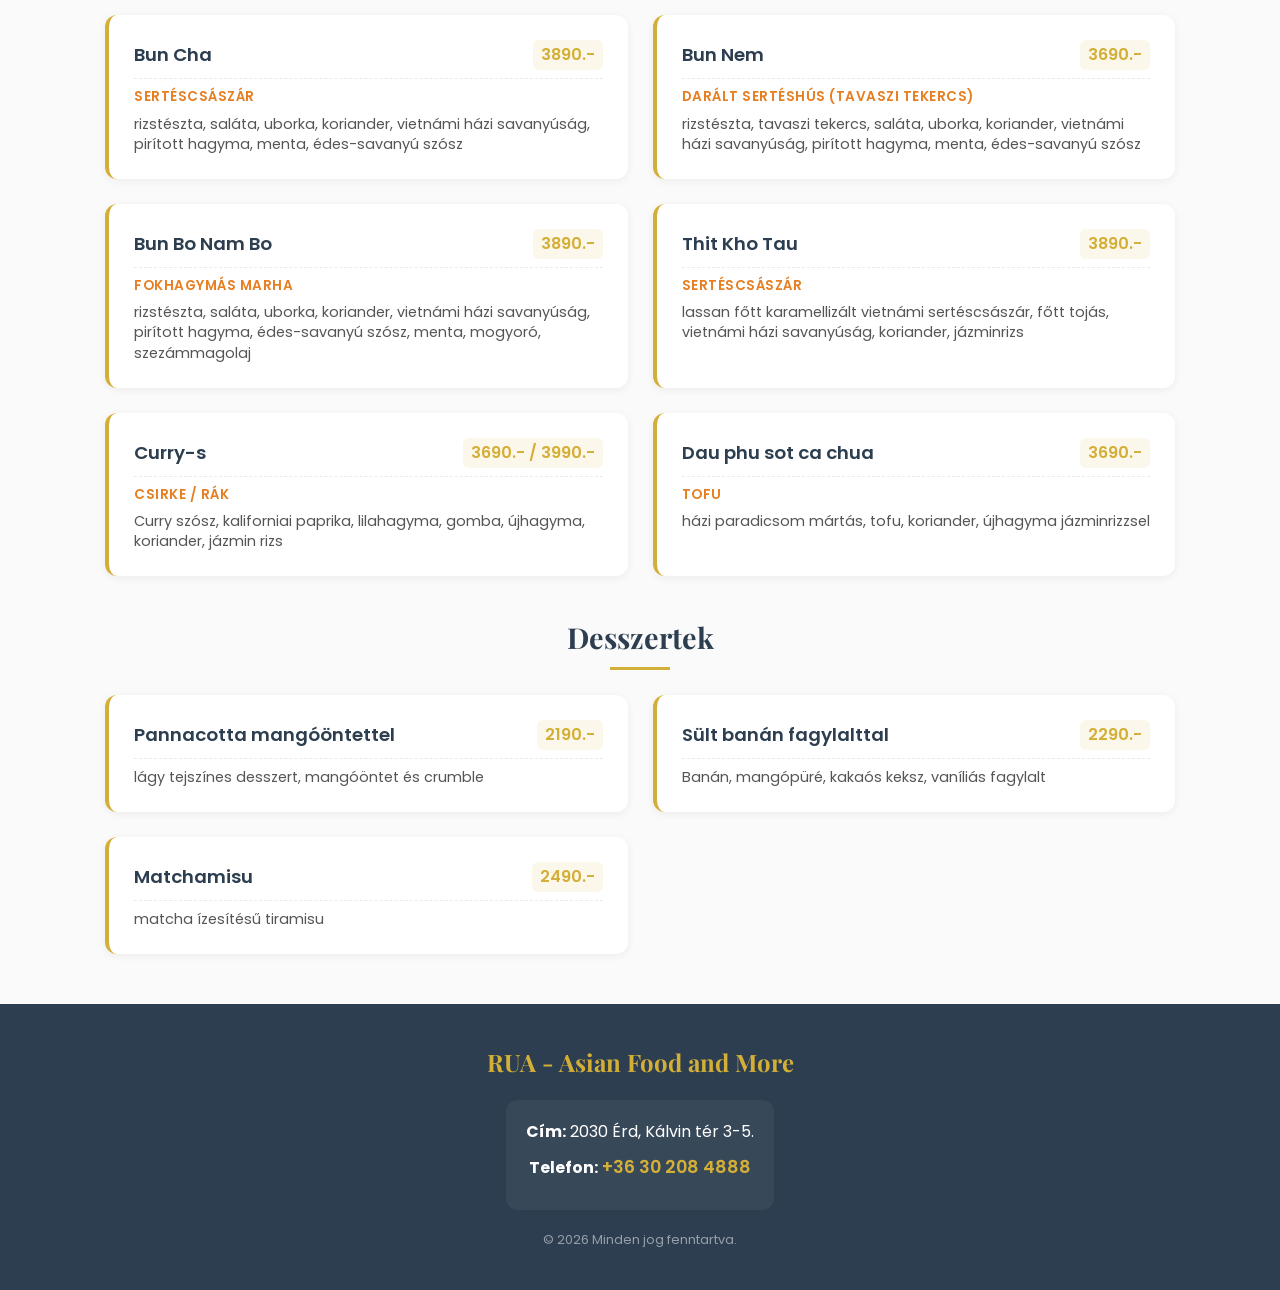
==== commit 677b16dc: "Add files via upload" ====
--- a/rua_index.html
+++ b/rua_index.html
@@ -4,194 +4,18 @@
     <meta charset="UTF-8">
     <meta name="viewport" content="width=device-width, initial-scale=1.0">
     <title>RUA Asian Food and More - Érd</title>
-    <style>
-        /* Alap beállítások és betűtípusok */
-        @import url('https://fonts.googleapis.com/css2?family=Playfair+Display:ital,wght@0,600;1,600&family=Poppins:wght@300;400;500&display=swap');
-
-        :root {
-            --primary-color: #2c3e50;
-            --secondary-color: #d4af37; /* Arany / Elegáns sárga */
-            --bg-color: #fcfcfc;
-            --text-color: #333;
-            --light-gray: #f5f5f5;
-        }
-
-        * {
-            margin: 0;
-            padding: 0;
-            box-sizing: border-box;
-        }
-
-        body {
-            font-family: 'Poppins', sans-serif;
-            background-color: var(--bg-color);
-            color: var(--text-color);
-            line-height: 1.6;
-        }
-
-        h1, h2, h3 {
-            font-family: 'Playfair Display', serif;
-            color: var(--primary-color);
-        }
-
-        /* Fejléc / Hero szekció */
-        header {
-            background: linear-gradient(rgba(44, 62, 80, 0.8), rgba(44, 62, 80, 0.8)), url('https://images.unsplash.com/photo-1552611052-33e04de081de?auto=format&fit=crop&q=80&w=1920') center/cover;
-            color: white;
-            text-align: center;
-            padding: 100px 20px;
-        }
-
-        header h1 {
-            color: white;
-            font-size: 3.5rem;
-            letter-spacing: 2px;
-            margin-bottom: 10px;
-        }
-
-        header p {
-            font-size: 1.2rem;
-            font-weight: 300;
-            color: var(--secondary-color);
-        }
-
-        /* Navigáció */
-        nav {
-            background-color: white;
-            padding: 15px;
-            position: sticky;
-            top: 0;
-            box-shadow: 0 2px 5px rgba(0,0,0,0.1);
-            z-index: 1000;
-            display: flex;
-            justify-content: center;
-            flex-wrap: wrap;
-            gap: 15px;
-        }
-
-        nav a {
-            text-decoration: none;
-            color: var(--primary-color);
-            font-weight: 500;
-            padding: 5px 10px;
-            transition: color 0.3s;
-        }
-
-        nav a:hover {
-            color: var(--secondary-color);
-        }
-
-        /* Étlap Konténer */
-        .menu-container {
-            max-width: 1000px;
-            margin: 40px auto;
-            padding: 0 20px;
-        }
-
-        .menu-section {
-            margin-bottom: 50px;
-        }
-
-        .menu-section h2 {
-            font-size: 2rem;
-            text-align: center;
-            margin-bottom: 30px;
-            border-bottom: 2px solid var(--secondary-color);
-            display: inline-block;
-            padding-bottom: 5px;
-            width: 100%;
-        }
-
-        /* Ételek kártyás megjelenése */
-        .menu-grid {
-            display: grid;
-            grid-template-columns: 1fr;
-            gap: 20px;
-        }
-
-        @media(min-width: 768px) {
-            .menu-grid {
-                grid-template-columns: 1fr 1fr;
-            }
-        }
-
-        .menu-item {
-            background: white;
-            padding: 20px;
-            border-radius: 8px;
-            box-shadow: 0 4px 6px rgba(0,0,0,0.05);
-            transition: transform 0.2s;
-            border-left: 4px solid var(--secondary-color);
-        }
-
-        .menu-item:hover {
-            transform: translateY(-3px);
-            box-shadow: 0 6px 12px rgba(0,0,0,0.1);
-        }
-
-        .item-header {
-            display: flex;
-            justify-content: space-between;
-            align-items: baseline;
-            margin-bottom: 10px;
-            border-bottom: 1px dashed #ddd;
-            padding-bottom: 5px;
-        }
-
-        .item-title {
-            font-size: 1.1rem;
-            font-weight: 600;
-            color: var(--primary-color);
-        }
-
-        .item-price {
-            font-weight: 600;
-            color: var(--secondary-color);
-            white-space: nowrap;
-            margin-left: 15px;
-        }
-
-        .item-options {
-            font-size: 0.9rem;
-            color: #d35400; /* Kiemelt szín a húsok/variációk jelzésére */
-            font-weight: 500;
-            margin-bottom: 5px;
-        }
-
-        .item-desc {
-            font-size: 0.85rem;
-            color: #666;
-            font-style: italic;
-        }
-
-        /* Lábléc */
-        footer {
-            background-color: var(--primary-color);
-            color: white;
-            text-align: center;
-            padding: 40px 20px;
-            margin-top: 50px;
-        }
-
-        footer h3 {
-            color: var(--secondary-color);
-            margin-bottom: 15px;
-        }
-
-        footer p {
-            margin-bottom: 10px;
-            font-size: 0.95rem;
-        }
-    </style>
+    <link rel="stylesheet" href="style.css">
 </head>
 <body>
 
-    <header>
-        <h1>RUA</h1>
-        <p>ASIAN FOOD AND MORE</p>
+    <header class="hero">
+        <div class="hero-content">
+            <h1>RUA</h1>
+            <p>ASIAN FOOD AND MORE</p>
+        </div>
     </header>
 
-    <nav>
+    <nav class="category-nav">
         <a href="#eloetelek">Előételek</a>
         <a href="#salatak">Saláták</a>
         <a href="#levesek">Levesek</a>
@@ -200,7 +24,7 @@
         <a href="#desszertek">Desszertek</a>
     </nav>
 
-    <div class="menu-container">
+    <main class="menu-container">
 
         <section id="eloetelek" class="menu-section">
             <h2>Előételek</h2>
@@ -494,14 +318,16 @@
             </div>
         </section>
 
-    </div>
-
-    <footer>
+    </main>
+
+    <footer class="site-footer">
         <h3>RUA - Asian Food and More</h3>
-        <p><strong>Cím:</strong> 2030 Érd, Kálvin tér 3-5.</p>
-        <p><strong>Telefon:</strong> +36 30 208 4888</p>
-        <p style="margin-top: 20px; font-size: 0.8rem; opacity: 0.8;">© 2026 Minden jog fenntartva.</p>
+        <div class="contact-info">
+            <p><strong>Cím:</strong> 2030 Érd, Kálvin tér 3-5.</p>
+            <p><strong>Telefon:</strong> <a href="tel:+36302084888" class="phone-link">+36 30 208 4888</a></p>
+        </div>
+        <p class="copyright">© 2026 Minden jog fenntartva.</p>
     </footer>
 
 </body>
-</html>
+</html>
--- a/style.css
+++ b/style.css
@@ -0,0 +1,257 @@
+@import url('https://fonts.googleapis.com/css2?family=Playfair+Display:ital,wght@0,600;1,600&family=Poppins:wght@300;400;500;600&display=swap');
+
+:root {
+    --primary-color: #2c3e50;
+    --secondary-color: #d4af37;
+    --bg-color: #fafafa;
+    --text-color: #333;
+    --card-bg: #ffffff;
+    --border-color: #eaeaea;
+}
+
+* {
+    margin: 0;
+    padding: 0;
+    box-sizing: border-box;
+}
+
+body {
+    font-family: 'Poppins', sans-serif;
+    background-color: var(--bg-color);
+    color: var(--text-color);
+    line-height: 1.5;
+    -webkit-font-smoothing: antialiased;
+}
+
+h1, h2, h3 {
+    font-family: 'Playfair Display', serif;
+    color: var(--primary-color);
+}
+
+
+.hero {
+    background: linear-gradient(rgba(44, 62, 80, 0.85), rgba(44, 62, 80, 0.85)), url('https://images.unsplash.com/photo-1552611052-33e04de081de?auto=format&fit=crop&q=80&w=1920') center/cover;
+    color: white;
+    text-align: center;
+    padding: 60px 20px; 
+}
+
+.hero h1 {
+    color: white;
+    font-size: 2.5rem; 
+    letter-spacing: 2px;
+    margin-bottom: 5px;
+}
+
+.hero p {
+    font-size: 1rem;
+    font-weight: 300;
+    color: var(--secondary-color);
+    letter-spacing: 1px;
+}
+
+
+.category-nav {
+    background-color: var(--card-bg);
+    padding: 15px 10px;
+    position: sticky;
+    top: 0;
+    z-index: 1000;
+    box-shadow: 0 4px 10px rgba(0,0,0,0.05);
+    display: flex;
+    justify-content: flex-start; 
+    gap: 10px;
+    overflow-x: auto;
+    white-space: nowrap;
+    -webkit-overflow-scrolling: touch; 
+}
+
+
+.category-nav::-webkit-scrollbar {
+    display: none;
+}
+
+.category-nav a {
+    text-decoration: none;
+    color: var(--primary-color);
+    font-weight: 500;
+    font-size: 0.95rem;
+    padding: 8px 16px;
+    border-radius: 20px; 
+    background-color: var(--bg-color);
+    border: 1px solid var(--border-color);
+    transition: all 0.3s ease;
+}
+
+.category-nav a:hover, 
+.category-nav a:active {
+    background-color: var(--secondary-color);
+    color: white;
+    border-color: var(--secondary-color);
+}
+
+
+.menu-container {
+    max-width: 1100px;
+    margin: 30px auto;
+    padding: 0 15px;
+}
+
+.menu-section {
+    margin-bottom: 40px;
+}
+
+.menu-section h2 {
+    font-size: 1.8rem;
+    text-align: center;
+    margin-bottom: 25px;
+    position: relative;
+    padding-bottom: 10px;
+}
+
+
+.menu-section h2::after {
+    content: '';
+    position: absolute;
+    bottom: 0;
+    left: 50%;
+    transform: translateX(-50%);
+    width: 60px;
+    height: 3px;
+    background-color: var(--secondary-color);
+}
+
+
+.menu-grid {
+    display: grid;
+    grid-template-columns: 1fr; 
+    gap: 15px; 
+}
+
+
+.menu-item {
+    background: var(--card-bg);
+    padding: 15px;
+    border-radius: 12px;
+    box-shadow: 0 2px 8px rgba(0,0,0,0.06);
+    border-left: 4px solid var(--secondary-color);
+    display: flex;
+    flex-direction: column;
+}
+
+
+.item-header {
+    display: flex;
+    flex-wrap: wrap; 
+    justify-content: space-between;
+    align-items: center;
+    gap: 10px;
+    margin-bottom: 8px;
+    border-bottom: 1px dashed var(--border-color);
+    padding-bottom: 8px;
+}
+
+.item-title {
+    font-size: 1.05rem;
+    font-weight: 600;
+    color: var(--primary-color);
+    flex: 1 1 auto; 
+}
+
+.item-price {
+    font-weight: 600;
+    color: var(--secondary-color);
+    font-size: 1rem;
+    background: rgba(212, 175, 55, 0.1);
+    padding: 3px 8px;
+    border-radius: 6px;
+    white-space: nowrap;
+}
+
+.item-options {
+    font-size: 0.85rem;
+    color: #e67e22;
+    font-weight: 600;
+    margin-bottom: 6px;
+    text-transform: uppercase;
+    letter-spacing: 0.5px;
+}
+
+.item-desc {
+    font-size: 0.9rem;
+    color: #555;
+    line-height: 1.4;
+}
+
+.site-footer {
+    background-color: var(--primary-color);
+    color: white;
+    text-align: center;
+    padding: 40px 20px;
+    margin-top: 50px;
+}
+
+.site-footer h3 {
+    color: var(--secondary-color);
+    margin-bottom: 20px;
+    font-size: 1.5rem;
+}
+
+.contact-info {
+    background: rgba(255,255,255,0.05);
+    display: inline-block;
+    padding: 20px;
+    border-radius: 12px;
+    margin-bottom: 20px;
+}
+
+.contact-info p {
+    margin-bottom: 10px;
+    font-size: 1rem;
+}
+
+.phone-link {
+    color: var(--secondary-color);
+    text-decoration: none;
+    font-weight: 600;
+    font-size: 1.1rem;
+}
+
+.copyright {
+    font-size: 0.8rem;
+    color: rgba(255,255,255,0.5);
+}
+
+@media (min-width: 768px) {
+    .hero {
+        padding: 100px 20px;
+    }
+    
+    .hero h1 {
+        font-size: 4rem;
+    }
+    
+    .category-nav {
+        justify-content: center;
+        padding: 20px;
+        flex-wrap: wrap; 
+    }
+
+    .category-nav a {
+        font-size: 1rem;
+        padding: 10px 20px;
+    }
+
+    .menu-grid {
+        grid-template-columns: repeat(2, 1fr); 
+        gap: 25px;
+    }
+    
+    .menu-item {
+        padding: 25px;
+    }
+    
+    .item-title {
+        font-size: 1.15rem;
+    }
+}
